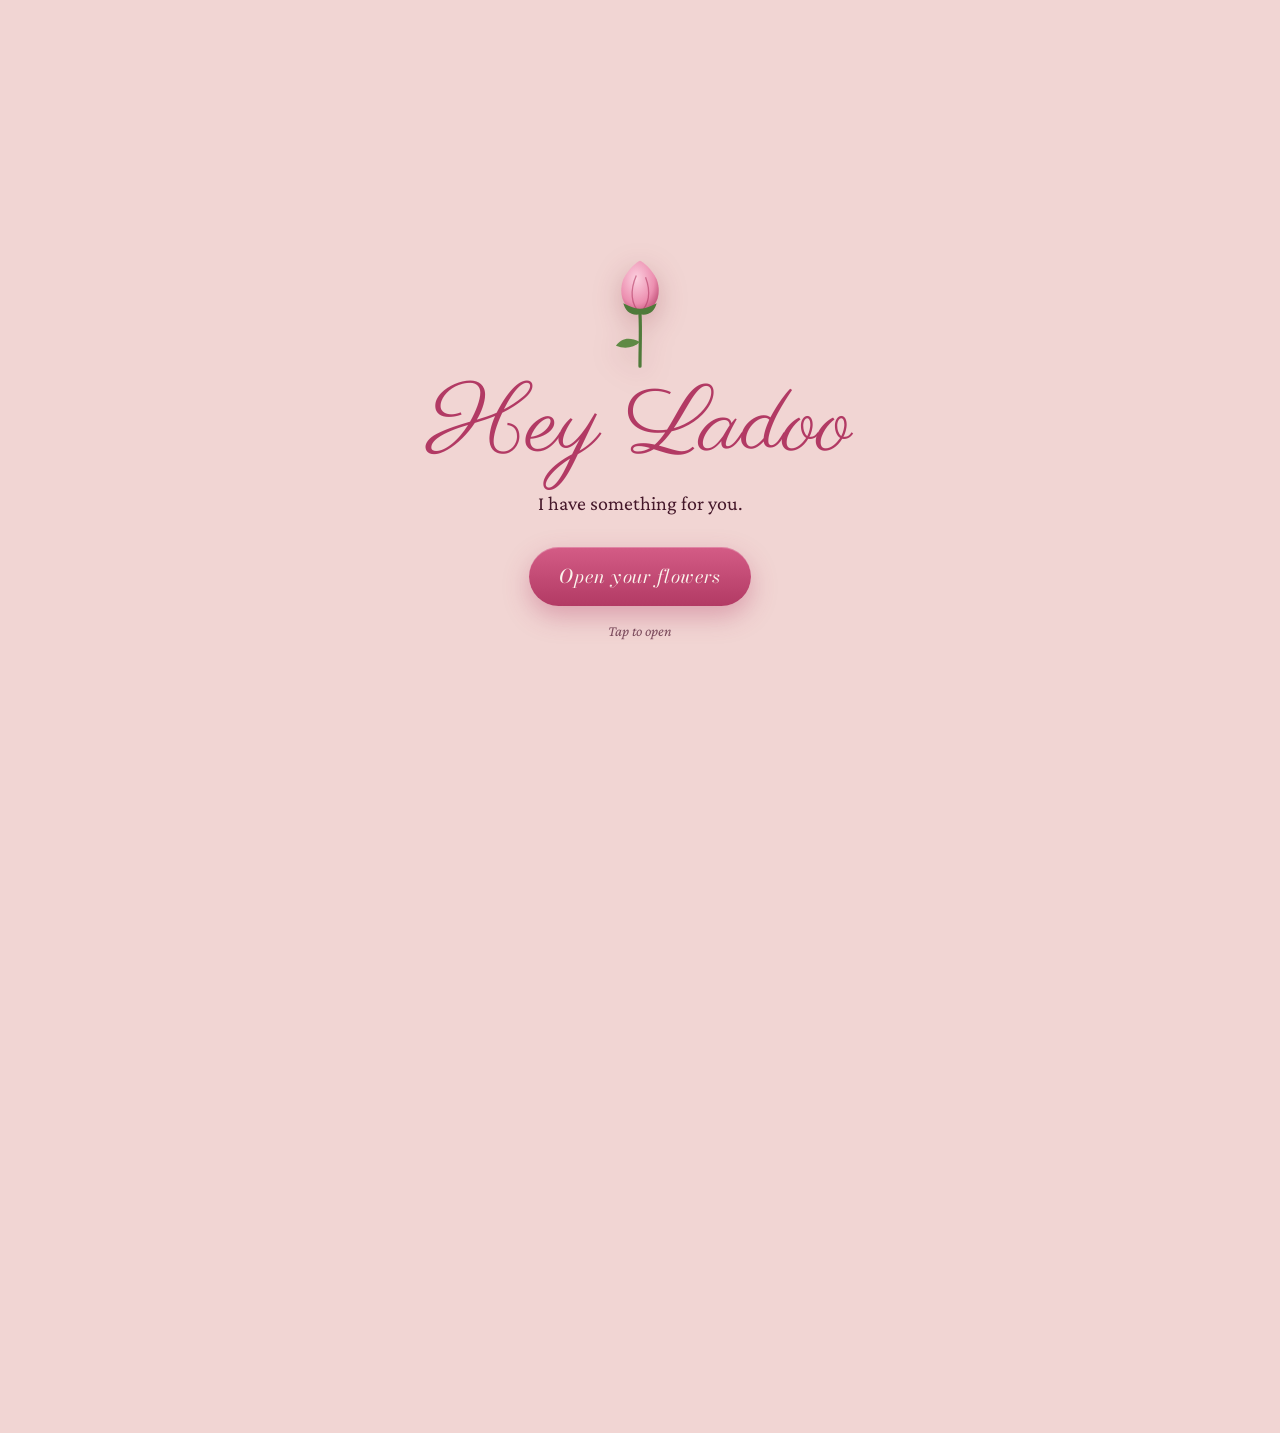
==== index.html @ 8ccf0a3f "Create index.html" ====
<!DOCTYPE html>
<html lang="en">
<head>
<meta charset="utf-8">
<meta name="viewport" content="width=device-width, initial-scale=1, viewport-fit=cover">
<meta name="theme-color" content="#f1d5d3">
<title>Pink Roses for Ladoo</title>
<link rel="preconnect" href="https://fonts.googleapis.com">
<link rel="stylesheet" href="https://fonts.googleapis.com/css2?family=Bodoni+Moda:ital,opsz,wght@0,6..96,400;1,6..96,400;1,6..96,500&family=Parisienne&family=Crimson+Pro:ital,wght@0,400;0,500;1,400&display=swap">
<style>
  :root{
    color-scheme:light;
    --blush:#f1d5d3; --rose:#b23a64; --rose-2:#d45c86; --ink:#45182a; --ink-soft:#7b4a5c; --ivory:#fbf4ec;
  }
  html,body{background:var(--blush);}
  html{-webkit-text-size-adjust:100%;overflow-x:hidden;overflow-x:clip;}
  body{margin:0;color:var(--ink);font-family:"Crimson Pro", Georgia, "Times New Roman", serif;font-size:19px;line-height:1.55;
    padding-inline:16px;padding-block:calc(22px + env(safe-area-inset-top,0px)) calc(60px + env(safe-area-inset-bottom,0px));
    background:var(--blush);overflow-x:hidden;overflow-x:clip;}
  button{-webkit-tap-highlight-color:transparent;font:inherit;}
  #petals{position:fixed;inset:0;width:100%;height:100%;pointer-events:none;z-index:1;}
  main{position:relative;z-index:2;max-width:560px;margin:0 auto;display:grid;gap:18px;}

  header{text-align:center;}
  .eyebrow{font-family:"Bodoni Moda", Georgia, serif;font-style:italic;font-size:16px;color:var(--ink-soft);}
  h1{font-family:"Parisienne", "Snell Roundhand", cursive;font-weight:400;font-size:clamp(54px,15vw,84px);line-height:1.05;margin:2px 0 6px;color:var(--rose);}
  .intro{text-align:center;max-width:30em;margin:0 auto;color:var(--ink);text-wrap:balance;}

  .stage{position:relative;width:min(100%, 620px, calc(76svh * 1100 / 1174));justify-self:center;aspect-ratio:1100/1174;touch-action:manipulation;user-select:none;-webkit-user-select:none;}
  .stage img{position:absolute;inset:0;width:100%;height:100%;display:block;opacity:0;}
  body.open .stage img{animation:bloom 2s cubic-bezier(.2,.7,.2,1) .35s both;}
  @keyframes bloom{0%{opacity:0;transform:scale(.86) translateY(24px);filter:blur(10px) saturate(.6)}60%{filter:blur(0) saturate(1.05)}100%{opacity:1;transform:none;filter:none}}
  body.open header{animation:rise 1.2s ease both;}
  @keyframes rise{from{opacity:0;transform:translateY(12px)}to{opacity:1;transform:none}}
  body:not(.open) main{visibility:hidden;}
  body:not(.open){overflow:hidden;}

  /* ---- welcome ---- */
  .welcome{position:fixed;inset:0;z-index:20;display:grid;place-items:center;text-align:center;background:var(--blush);
    padding:calc(24px + env(safe-area-inset-top,0px)) 20px calc(24px + env(safe-area-inset-bottom,0px));transition:opacity .9s ease, transform 1s cubic-bezier(.6,0,.3,1);}
  .welcome.gone{opacity:0;transform:translateY(-4%);pointer-events:none;}
  .welcome .inner{display:grid;justify-items:center;gap:14px;max-width:26em;}
  .bud{width:74px;height:auto;filter:drop-shadow(0 8px 14px rgba(120,20,40,.25));animation:sway 4s ease-in-out infinite;transform-origin:50% 100%;}
  @keyframes sway{50%{transform:rotate(4deg)}}
  .welcome .hey{font-family:"Parisienne","Snell Roundhand",cursive;font-size:clamp(60px,17vw,92px);line-height:1;color:var(--rose);margin:0;font-weight:400;}
  .welcome p{margin:0;font-size:20px;color:var(--ink);text-wrap:balance;}
  .open-btn{margin-top:14px;border:0;border-radius:999px;padding:15px 30px;background:linear-gradient(180deg,var(--rose-2),var(--rose));color:var(--ivory);
    font-family:"Bodoni Moda",Georgia,serif;font-style:italic;font-size:19px;letter-spacing:.02em;cursor:pointer;
    box-shadow:0 10px 26px rgba(178,58,100,.35),inset 0 1px 0 rgba(255,255,255,.25);animation:breathe 2.4s ease-in-out infinite;}
  .open-btn:focus-visible{outline:2px solid var(--rose);outline-offset:4px;}
  .open-btn:active{transform:scale(.97);}
  @keyframes breathe{50%{box-shadow:0 12px 34px rgba(178,58,100,.5),0 0 0 8px rgba(178,58,100,.08),inset 0 1px 0 rgba(255,255,255,.25)}}
  .welcome small{font-style:italic;color:var(--ink-soft);font-size:15px;}
  .letter{position:relative;background:#fffaf5;border-radius:6px;padding:30px 26px 28px;margin:8px 4px 0;
    box-shadow:0 18px 40px rgba(120,40,70,.16),0 2px 0 rgba(255,255,255,.8) inset;transform:rotate(-.6deg);
}
  .letter::before{content:"";position:absolute;top:-12px;left:50%;width:88px;height:24px;transform:translateX(-50%) rotate(2deg);background:rgba(212,92,134,.35);border-radius:2px;}
  .letter h2{font-family:"Parisienne","Snell Roundhand",cursive;font-weight:400;font-size:44px;line-height:1.1;margin:0 0 10px;color:var(--rose);}
  .letter p{margin:0 0 14px;line-height:1.65;}
  .letter .sign{text-align:right;margin-top:6px;}
  body.open .letter{animation:rise 1.2s ease 1.3s both;}
  @media (max-width:520px){.letter{padding:26px 20px 22px;margin-inline:0;}.letter h2{font-size:38px;}}
  .sign{font-family:"Parisienne",cursive;font-size:40px;color:var(--rose);line-height:1.1;}

  @media (max-width:520px){
    body{font-size:18px;padding-block:calc(14px + env(safe-area-inset-top,0px)) calc(48px + env(safe-area-inset-bottom,0px));}
    main{gap:14px;}
    .eyebrow{font-size:15px;}
    .sign{font-size:36px;}
  }
  @media (max-width:360px){body{font-size:17px;}}
  @media (max-width:652px) and (min-height:501px){.stage{width:calc(100% + 32px);margin-inline:-16px;}}
  @media (orientation:landscape) and (max-height:500px){.stage{width:min(100%, calc(92svh * 1100 / 1174));}}
  @media (prefers-reduced-motion:reduce){*{animation-duration:.01ms!important;animation-iteration-count:1!important;transition-duration:.15s!important;}}
</style>
</head>
<body>
<div class="welcome" id="welcome">
  <div class="inner">
    <svg class="bud" viewBox="0 0 80 120" aria-hidden="true">
      <defs><radialGradient id="bg1" cx=".4" cy=".35" r=".8"><stop offset="0" stop-color="#fcd0df"/><stop offset=".6" stop-color="#ec8fb0"/><stop offset="1" stop-color="#b23a64"/></radialGradient></defs>
      <path d="M40 118 C40 95 41 80 40 62" stroke="#4f7a3a" stroke-width="3.5" fill="none" stroke-linecap="round"/>
      <path d="M40 92 C28 86 20 88 14 96 C24 100 33 98 40 92Z" fill="#5f8a45"/>
      <path d="M40 60 C22 58 16 40 22 24 C28 12 36 6 40 4 C44 6 52 12 58 24 C64 40 58 58 40 60Z" fill="url(#bg1)"/>
      <path d="M40 60 C30 52 29 36 36 20 M40 60 C50 52 52 38 46 22" stroke="#b23a64" stroke-width="1.4" fill="none" opacity=".6"/>
      <path d="M40 62 C30 64 24 58 22 50 C30 54 36 56 40 56 C44 56 50 54 58 50 C56 58 50 64 40 62Z" fill="#4f7a3a"/>
    </svg>
    <h2 class="hey">Hey Ladoo</h2>
    <p>I have something for you.</p>
    <button class="open-btn" id="openBtn" type="button">Open your flowers</button>
    <small>Tap to open</small>
  </div>
</div>
<canvas id="petals" aria-hidden="true"></canvas>
<main>
  <header>
    <div class="eyebrow">for my Ladoo</div>
    <h1>Pink roses</h1>
    <p class="intro">A whole armful of them, because one rose felt too small for what I feel about you.</p>
  </header>

  <div class="stage" id="stage">
    <img src="[data-uri]" alt="A thick bouquet of soft pink garden roses ringed with pink baby's breath and small pink carnations, wrapped in dusty pink and white paper with a blush ribbon." >
  </div>

  <section class="letter" aria-label="A letter for Ladoo">
    <h2>Dear Ladoo,</h2>
    <p>I wanted to give you flowers that don't wilt in a few days, so here's a bouquet you can open whenever you want.</p>
    <p>Pink, because it's soft and warm, just like you are with me, even on the days I don't deserve it.</p>
    <p>Thank you for being patient with me, for laughing at my silly jokes, and for making ordinary days feel like something worth remembering. You make my life lighter in ways you probably don't even notice.</p>
    <p>Whenever you miss me, open this page. The flowers will be here, and so will I.</p>
    <div class="sign">Always yours</div>
  </section>
</main>

<script>
(function(){
  const reduce=matchMedia('(prefers-reduced-motion: reduce)').matches;
  const welcome=document.getElementById('welcome');
  document.getElementById('openBtn').addEventListener('click',()=>{
    welcome.classList.add('gone');document.body.classList.add('open');window.scrollTo(0,0);
    setTimeout(()=>{welcome.hidden=true;},1100);
  });

  /* falling rose petals */
  const cv=document.getElementById('petals'),c=cv.getContext('2d');let W,H,ps=[];
  function mk(top){return{x:Math.random()*W,y:top?-30:Math.random()*H,s:7+Math.random()*9,vy:.45+Math.random()*.7,sw:Math.random()*6.28,sws:.01+Math.random()*.015,
    rot:Math.random()*6.28,vr:(Math.random()-.5)*.03,flip:Math.random()*6.28,vf:.02+Math.random()*.03,hue:Math.random()};}
  function size(){const d=Math.min(devicePixelRatio||1,2);W=innerWidth;H=innerHeight;cv.width=W*d;cv.height=H*d;c.setTransform(d,0,0,d,0,0);
    const n=Math.round(Math.min(18,W*H/40000)+4);ps=Array.from({length:n},()=>mk(false));}
  function petal(p){
    c.save();c.translate(p.x,p.y);c.rotate(p.rot);c.scale(Math.cos(p.flip)*.8+.2*Math.sign(Math.cos(p.flip)||1),1);
    const s=p.s,g=c.createRadialGradient(-s*.2,-s*.3,s*.1,0,0,s*1.2);
    const a=p.hue<.5?['#fde0ea','#f4a3be','#d9658e']:['#fbd3e1','#ee93b3','#cf5a84'];
    g.addColorStop(0,a[0]);g.addColorStop(.6,a[1]);g.addColorStop(1,a[2]);
    c.fillStyle=g;c.globalAlpha=.9;
    c.beginPath();c.moveTo(0,s);c.bezierCurveTo(s*1.1,s*.5,s*.9,-s*1.1,0,-s*.75);c.bezierCurveTo(-s*.9,-s*1.1,-s*1.1,s*.5,0,s);c.fill();
    c.globalAlpha=.25;c.strokeStyle='#ffd1d8';c.lineWidth=.8;c.beginPath();c.moveTo(0,s*.8);c.quadraticCurveTo(s*.1,0,0,-s*.5);c.stroke();
    c.restore();
  }
  function tick(){
    c.clearRect(0,0,W,H);
    for(const p of ps){
      if(!reduce){p.sw+=p.sws;p.x+=Math.sin(p.sw)*.7;p.y+=p.vy;p.rot+=p.vr;p.flip+=p.vf;if(p.y>H+30)Object.assign(p,mk(true));}
      petal(p);
    }
    if(!reduce) requestAnimationFrame(tick);
  }
  size();addEventListener('resize',size);requestAnimationFrame(tick);
})();
</script>
</body>
</html>
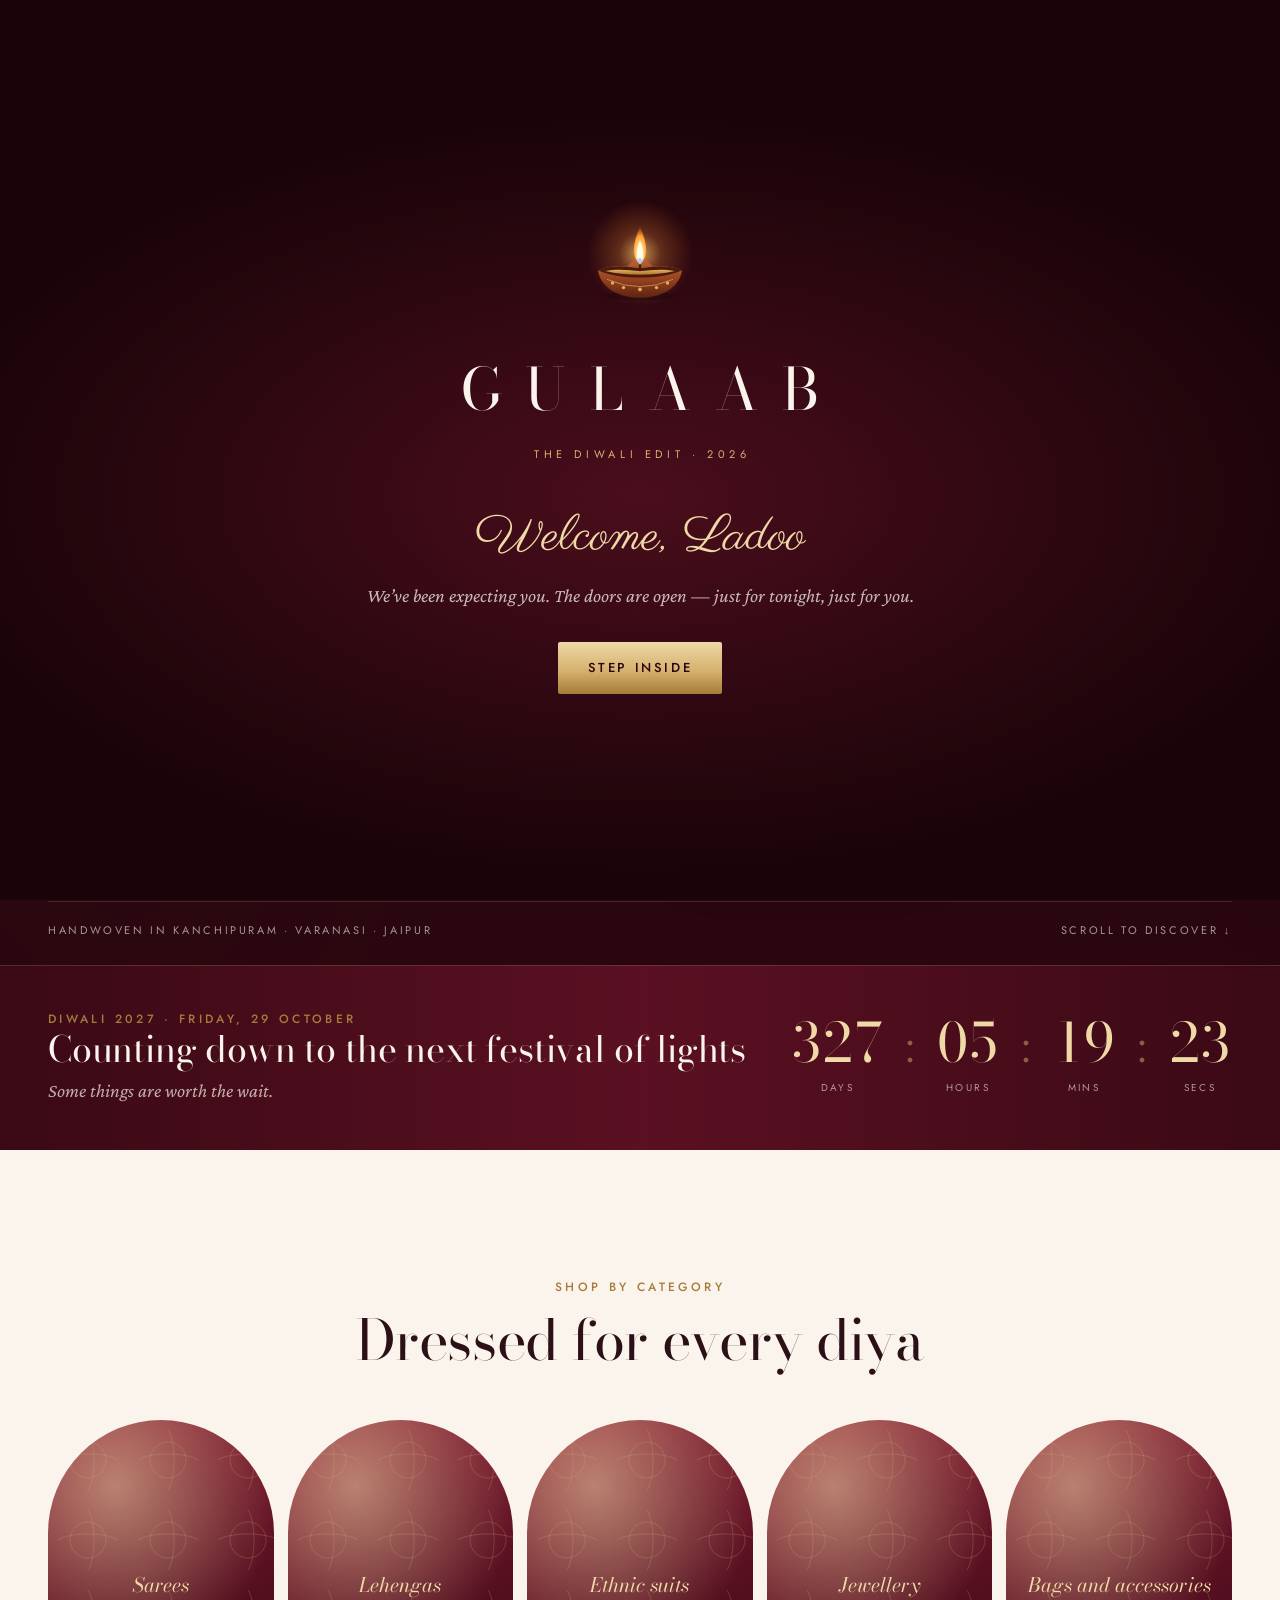
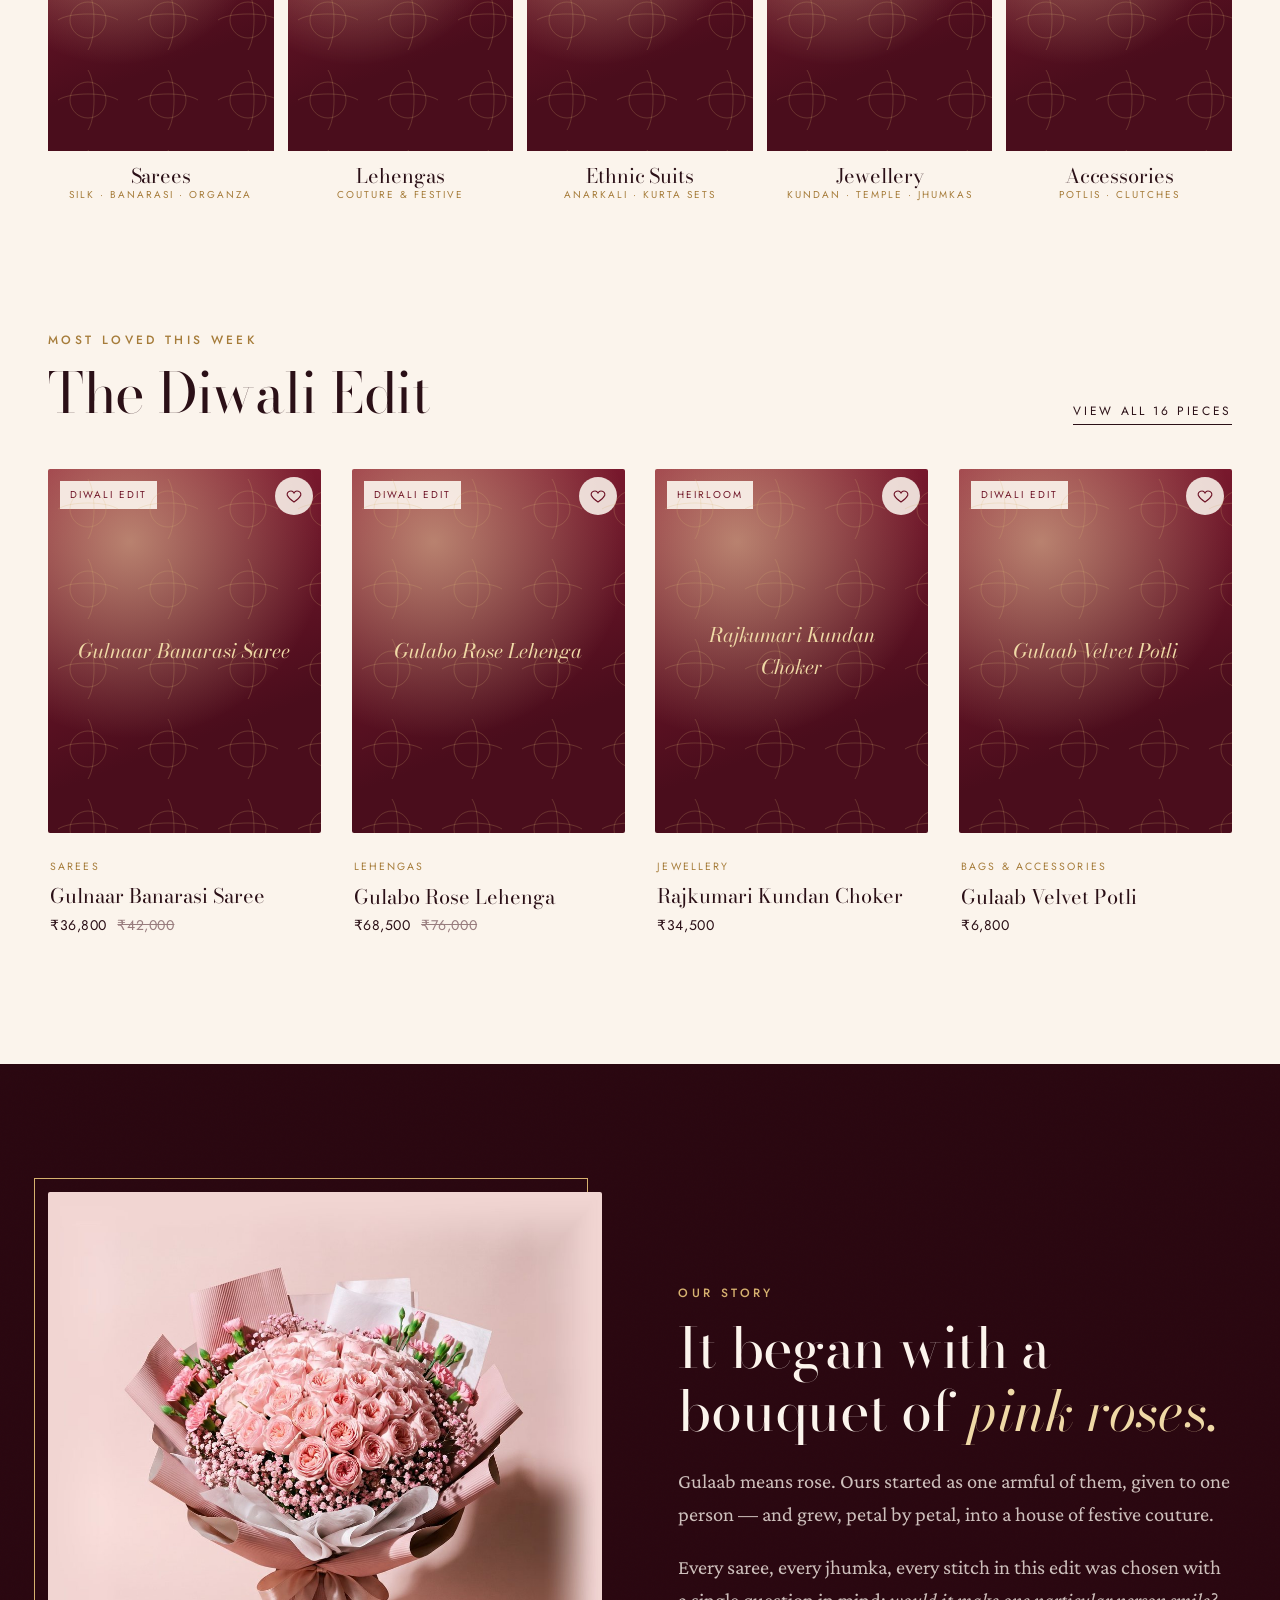
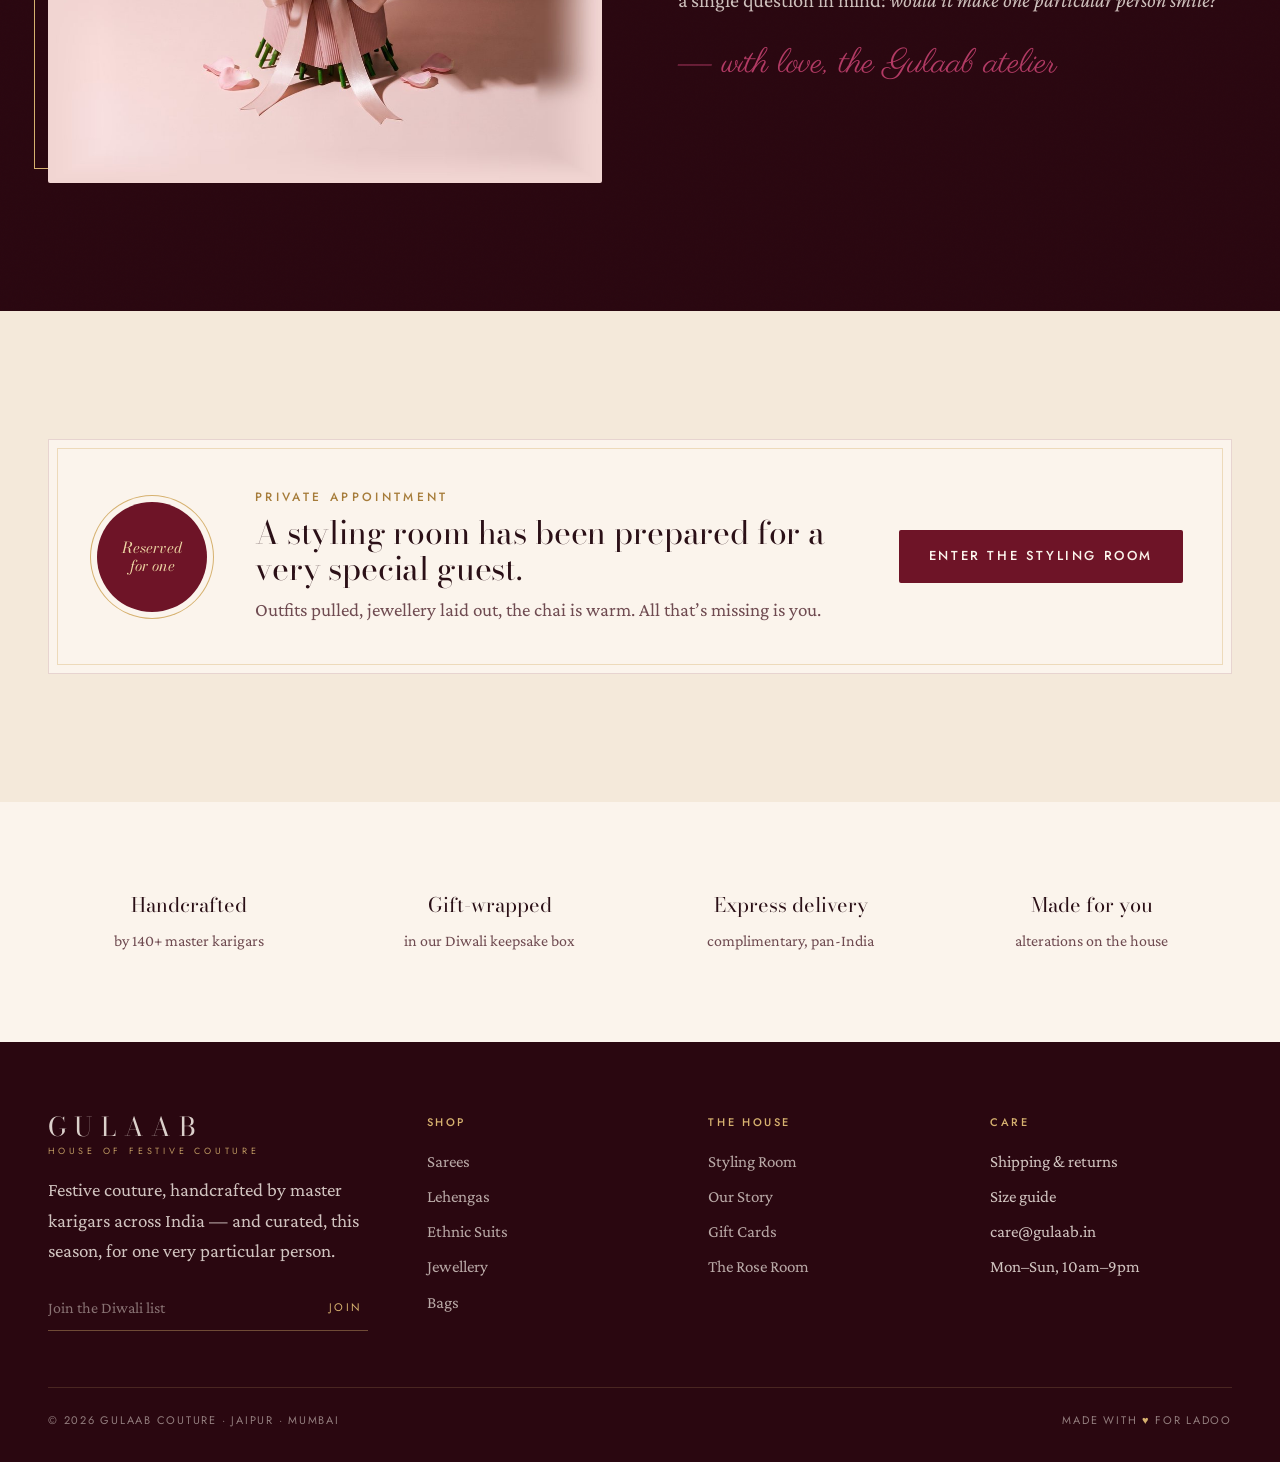
==== commit 65f09f2d: "Turn the rose page into Gulaab, a six-page Diwali boutique surprise for Ladoo - Home: personal welco" ====
--- a/index.html
+++ b/index.html
@@ -3,150 +3,259 @@
 <head>
 <meta charset="utf-8">
 <meta name="viewport" content="width=device-width, initial-scale=1, viewport-fit=cover">
-<meta name="theme-color" content="#f1d5d3">
-<title>Pink Roses for Ladoo</title>
+<meta name="theme-color" content="#2a0710">
+<title>Gulaab — House of Festive Couture · Diwali Edit 2026</title>
+<meta name="description" content="A little world of beauty, elegance & celebration. The Gulaab Diwali Edit — handcrafted sarees, lehengas, jewellery and more.">
 <link rel="preconnect" href="https://fonts.googleapis.com">
-<link rel="stylesheet" href="https://fonts.googleapis.com/css2?family=Bodoni+Moda:ital,opsz,wght@0,6..96,400;1,6..96,400;1,6..96,500&family=Parisienne&family=Crimson+Pro:ital,wght@0,400;0,500;1,400&display=swap">
+<link rel="preconnect" href="https://fonts.gstatic.com" crossorigin>
+<link rel="stylesheet" href="https://fonts.googleapis.com/css2?family=Bodoni+Moda:ital,opsz,wght@0,6..96,400;0,6..96,500;1,6..96,400;1,6..96,500&family=Parisienne&family=Crimson+Pro:ital,wght@0,400;0,500;1,400&family=Jost:wght@400;500&display=swap">
+<link rel="stylesheet" href="assets/css/style.css">
 <style>
-  :root{
-    color-scheme:light;
-    --blush:#f1d5d3; --rose:#b23a64; --rose-2:#d45c86; --ink:#45182a; --ink-soft:#7b4a5c; --ivory:#fbf4ec;
+  /* ---------- welcome ---------- */
+  .welcome{position:fixed;inset:0;z-index:300;background:radial-gradient(80% 60% at 50% 55%,#4a0d1c 0%,#1a0409 70%);color:var(--ivory);
+    display:grid;place-items:center;text-align:center;padding:24px;transition:opacity 1.1s var(--ease), visibility 1.1s;}
+  .welcome.gone{opacity:0;visibility:hidden;}
+  .welcome .w-diya{width:110px;margin:0 auto 18px;}
+  .welcome .w-brand{font-family:var(--serif);font-size:clamp(34px,8vw,58px);letter-spacing:.42em;text-indent:.42em;opacity:0;animation:wIn 1.4s var(--ease) 1.1s forwards;}
+  .welcome .w-sub{font-family:var(--sans);font-size:11px;letter-spacing:.42em;text-indent:.42em;text-transform:uppercase;color:var(--gold);opacity:0;animation:wIn 1.2s var(--ease) 1.6s forwards;margin-top:10px;}
+  .welcome .w-hey{font-family:var(--script);font-size:clamp(34px,7vw,50px);color:var(--gold-2);margin:34px 0 4px;opacity:0;animation:wIn 1.4s var(--ease) 2.5s forwards;}
+  .welcome .w-note{font-style:italic;color:rgba(251,244,236,.75);opacity:0;animation:wIn 1.2s var(--ease) 3.1s forwards;margin:0;}
+  .welcome .btn{margin-top:30px;opacity:0;animation:wIn 1s var(--ease) 3.6s forwards;}
+  @keyframes wIn{from{opacity:0;transform:translateY(12px);filter:blur(4px)}to{opacity:1;transform:none;filter:none}}
+
+  /* ---------- hero ---------- */
+  .hero{position:relative;z-index:4;background:var(--wine);color:var(--ivory);overflow:hidden;}
+  .hero::before{content:"";position:absolute;inset:0;background:
+     radial-gradient(60% 70% at 78% 40%,rgba(227,129,47,.28),transparent 60%),
+     radial-gradient(50% 60% at 10% 90%,rgba(178,58,100,.25),transparent 60%);}
+  .hero-grid{position:relative;display:grid;grid-template-columns:1.05fr 1fr;gap:clamp(24px,5vw,72px);align-items:center;min-height:min(86svh,860px);padding:clamp(48px,7vw,96px) 0;}
+  .hero h1{font-size:clamp(40px,5.6vw,76px);margin:18px 0 20px;}
+  .hero h1 em{color:var(--gold-2);}
+  .hero .lede{margin:0 0 34px;color:rgba(251,244,236,.82);font-style:italic;}
+  .hero .ctas{display:flex;gap:14px;flex-wrap:wrap;}
+  .arches{position:relative;height:min(68svh,640px);}
+  .arch{position:absolute;border-radius:999px 999px 4px 4px;overflow:hidden;box-shadow:0 30px 70px rgba(0,0,0,.45);}
+  .arch::after{content:"";position:absolute;inset:8px;border-radius:inherit;border:1px solid rgba(239,217,166,.55);pointer-events:none;}
+  .arch.a1{right:0;top:0;width:62%;height:92%;}
+  .arch.a2{left:0;bottom:0;width:44%;height:62%;border:6px solid var(--wine);}
+  .arch .media{width:100%;height:100%;}
+  .arches .diya{position:absolute;width:86px;bottom:-6px;right:8%;z-index:3;}
+  .hero-foot{position:relative;display:flex;justify-content:space-between;gap:20px;flex-wrap:wrap;padding:20px 0 26px;border-top:1px solid rgba(214,177,111,.18);
+    font-family:var(--sans);font-size:11px;letter-spacing:.24em;text-transform:uppercase;color:rgba(251,244,236,.6);}
+  @media (max-width:860px){
+    .hero-grid{grid-template-columns:1fr;min-height:0;}
+    .arches{height:440px;order:-1;}
   }
-  html,body{background:var(--blush);}
-  html{-webkit-text-size-adjust:100%;overflow-x:hidden;overflow-x:clip;}
-  body{margin:0;color:var(--ink);font-family:"Crimson Pro", Georgia, "Times New Roman", serif;font-size:19px;line-height:1.55;
-    padding-inline:16px;padding-block:calc(22px + env(safe-area-inset-top,0px)) calc(60px + env(safe-area-inset-bottom,0px));
-    background:var(--blush);overflow-x:hidden;overflow-x:clip;}
-  button{-webkit-tap-highlight-color:transparent;font:inherit;}
-  #petals{position:fixed;inset:0;width:100%;height:100%;pointer-events:none;z-index:1;}
-  main{position:relative;z-index:2;max-width:560px;margin:0 auto;display:grid;gap:18px;}
-
-  header{text-align:center;}
-  .eyebrow{font-family:"Bodoni Moda", Georgia, serif;font-style:italic;font-size:16px;color:var(--ink-soft);}
-  h1{font-family:"Parisienne", "Snell Roundhand", cursive;font-weight:400;font-size:clamp(54px,15vw,84px);line-height:1.05;margin:2px 0 6px;color:var(--rose);}
-  .intro{text-align:center;max-width:30em;margin:0 auto;color:var(--ink);text-wrap:balance;}
-
-  .stage{position:relative;width:min(100%, 620px, calc(76svh * 1100 / 1174));justify-self:center;aspect-ratio:1100/1174;touch-action:manipulation;user-select:none;-webkit-user-select:none;}
-  .stage img{position:absolute;inset:0;width:100%;height:100%;display:block;opacity:0;}
-  body.open .stage img{animation:bloom 2s cubic-bezier(.2,.7,.2,1) .35s both;}
-  @keyframes bloom{0%{opacity:0;transform:scale(.86) translateY(24px);filter:blur(10px) saturate(.6)}60%{filter:blur(0) saturate(1.05)}100%{opacity:1;transform:none;filter:none}}
-  body.open header{animation:rise 1.2s ease both;}
-  @keyframes rise{from{opacity:0;transform:translateY(12px)}to{opacity:1;transform:none}}
-  body:not(.open) main{visibility:hidden;}
-  body:not(.open){overflow:hidden;}
-
-  /* ---- welcome ---- */
-  .welcome{position:fixed;inset:0;z-index:20;display:grid;place-items:center;text-align:center;background:var(--blush);
-    padding:calc(24px + env(safe-area-inset-top,0px)) 20px calc(24px + env(safe-area-inset-bottom,0px));transition:opacity .9s ease, transform 1s cubic-bezier(.6,0,.3,1);}
-  .welcome.gone{opacity:0;transform:translateY(-4%);pointer-events:none;}
-  .welcome .inner{display:grid;justify-items:center;gap:14px;max-width:26em;}
-  .bud{width:74px;height:auto;filter:drop-shadow(0 8px 14px rgba(120,20,40,.25));animation:sway 4s ease-in-out infinite;transform-origin:50% 100%;}
-  @keyframes sway{50%{transform:rotate(4deg)}}
-  .welcome .hey{font-family:"Parisienne","Snell Roundhand",cursive;font-size:clamp(60px,17vw,92px);line-height:1;color:var(--rose);margin:0;font-weight:400;}
-  .welcome p{margin:0;font-size:20px;color:var(--ink);text-wrap:balance;}
-  .open-btn{margin-top:14px;border:0;border-radius:999px;padding:15px 30px;background:linear-gradient(180deg,var(--rose-2),var(--rose));color:var(--ivory);
-    font-family:"Bodoni Moda",Georgia,serif;font-style:italic;font-size:19px;letter-spacing:.02em;cursor:pointer;
-    box-shadow:0 10px 26px rgba(178,58,100,.35),inset 0 1px 0 rgba(255,255,255,.25);animation:breathe 2.4s ease-in-out infinite;}
-  .open-btn:focus-visible{outline:2px solid var(--rose);outline-offset:4px;}
-  .open-btn:active{transform:scale(.97);}
-  @keyframes breathe{50%{box-shadow:0 12px 34px rgba(178,58,100,.5),0 0 0 8px rgba(178,58,100,.08),inset 0 1px 0 rgba(255,255,255,.25)}}
-  .welcome small{font-style:italic;color:var(--ink-soft);font-size:15px;}
-  .letter{position:relative;background:#fffaf5;border-radius:6px;padding:30px 26px 28px;margin:8px 4px 0;
-    box-shadow:0 18px 40px rgba(120,40,70,.16),0 2px 0 rgba(255,255,255,.8) inset;transform:rotate(-.6deg);
-}
-  .letter::before{content:"";position:absolute;top:-12px;left:50%;width:88px;height:24px;transform:translateX(-50%) rotate(2deg);background:rgba(212,92,134,.35);border-radius:2px;}
-  .letter h2{font-family:"Parisienne","Snell Roundhand",cursive;font-weight:400;font-size:44px;line-height:1.1;margin:0 0 10px;color:var(--rose);}
-  .letter p{margin:0 0 14px;line-height:1.65;}
-  .letter .sign{text-align:right;margin-top:6px;}
-  body.open .letter{animation:rise 1.2s ease 1.3s both;}
-  @media (max-width:520px){.letter{padding:26px 20px 22px;margin-inline:0;}.letter h2{font-size:38px;}}
-  .sign{font-family:"Parisienne",cursive;font-size:40px;color:var(--rose);line-height:1.1;}
-
-  @media (max-width:520px){
-    body{font-size:18px;padding-block:calc(14px + env(safe-area-inset-top,0px)) calc(48px + env(safe-area-inset-bottom,0px));}
-    main{gap:14px;}
-    .eyebrow{font-size:15px;}
-    .sign{font-size:36px;}
-  }
-  @media (max-width:360px){body{font-size:17px;}}
-  @media (max-width:652px) and (min-height:501px){.stage{width:calc(100% + 32px);margin-inline:-16px;}}
-  @media (orientation:landscape) and (max-height:500px){.stage{width:min(100%, calc(92svh * 1100 / 1174));}}
-  @media (prefers-reduced-motion:reduce){*{animation-duration:.01ms!important;animation-iteration-count:1!important;transition-duration:.15s!important;}}
+
+  /* ---------- countdown ---------- */
+  .countdown{position:relative;z-index:4;background:linear-gradient(90deg,#3a0915,#5a1022 50%,#3a0915);color:var(--ivory);padding:44px 0;border-top:1px solid rgba(214,177,111,.2);}
+  .cd-grid{display:flex;align-items:center;justify-content:space-between;gap:28px;flex-wrap:wrap;}
+  .cd-grid h2{font-size:clamp(26px,3vw,36px);}
+  .cd-grid p{margin:6px 0 0;color:rgba(251,244,236,.7);font-style:italic;}
+  .cd{display:flex;gap:clamp(10px,2vw,22px);}
+  .cd div{text-align:center;min-width:64px;}
+  .cd b{display:block;font-family:var(--serif);font-weight:400;font-size:clamp(36px,5vw,54px);line-height:1;color:var(--gold-2);font-variant-numeric:tabular-nums;}
+  .cd span{font-family:var(--sans);font-size:10px;letter-spacing:.24em;text-transform:uppercase;color:rgba(251,244,236,.6);}
+  .cd .sep{min-width:0;font-family:var(--serif);font-size:40px;color:var(--gold);opacity:.5;}
+
+  /* ---------- categories ---------- */
+  .cats{display:grid;grid-template-columns:repeat(5,1fr);gap:14px;margin-top:48px;}
+  .cat{position:relative;text-decoration:none;display:block;}
+  .cat .media{aspect-ratio:3/4.4;border-radius:999px 999px 2px 2px;}
+  .cat:hover img{transform:scale(1.07);}
+  .cat h3{font-size:20px;margin-top:14px;text-align:center;}
+  .cat small{display:block;text-align:center;font-family:var(--sans);font-size:10px;letter-spacing:.2em;text-transform:uppercase;color:var(--gold-deep);}
+  @media (max-width:900px){.cats{grid-template-columns:repeat(3,1fr);}}
+  @media (max-width:560px){.cats{grid-template-columns:repeat(2,1fr);}.cats .cat:last-child{grid-column:1/-1;width:50%;justify-self:center;}}
+  .head-row{display:flex;justify-content:space-between;align-items:end;gap:20px;flex-wrap:wrap;margin-bottom:44px;}
+
+  /* ---------- story ---------- */
+  .story{display:grid;grid-template-columns:1fr 1fr;gap:clamp(32px,6vw,90px);align-items:center;}
+  .story .frame{position:relative;}
+  .story .frame .media{aspect-ratio:1100/1174;border-radius:2px;}
+  .story .frame::before{content:"";position:absolute;inset:-14px 14px 14px -14px;border:1px solid var(--gold);}
+  .story h2 em{color:var(--maroon);}
+  .story .script{font-size:34px;color:var(--rose);display:block;margin-top:18px;}
+  @media (max-width:820px){.story{grid-template-columns:1fr;}}
+
+  /* ---------- appointment ---------- */
+  .appt{position:relative;z-index:4;background:var(--ivory-2);}
+  .appt-card{display:grid;grid-template-columns:auto 1fr auto;gap:clamp(20px,4vw,48px);align-items:center;background:var(--ivory);border:1px solid var(--line);padding:clamp(28px,4vw,48px);position:relative;}
+  .appt-card::before{content:"";position:absolute;inset:8px;border:1px solid rgba(214,177,111,.4);pointer-events:none;}
+  .appt-card .seal{width:110px;height:110px;border-radius:50%;display:grid;place-items:center;text-align:center;background:var(--maroon);color:var(--gold-2);
+    font-family:var(--serif);font-style:italic;font-size:15px;line-height:1.2;box-shadow:0 0 0 6px var(--ivory),0 0 0 7px var(--gold);}
+  .appt-card h3{font-size:clamp(24px,2.6vw,32px);margin:8px 0;}
+  .appt-card p{margin:0;color:var(--ink-soft);}
+  @media (max-width:760px){.appt-card{grid-template-columns:1fr;text-align:center;justify-items:center;}}
+
+  .perks{display:grid;grid-template-columns:repeat(4,1fr);gap:20px;text-align:center;}
+  .perks div{padding:10px;}
+  .perks b{display:block;font-family:var(--serif);font-weight:400;font-size:20px;margin-bottom:4px;}
+  .perks span{font-size:16px;color:var(--ink-soft);}
+  @media (max-width:760px){.perks{grid-template-columns:1fr 1fr;}}
 </style>
 </head>
-<body>
-<div class="welcome" id="welcome">
-  <div class="inner">
-    <svg class="bud" viewBox="0 0 80 120" aria-hidden="true">
-      <defs><radialGradient id="bg1" cx=".4" cy=".35" r=".8"><stop offset="0" stop-color="#fcd0df"/><stop offset=".6" stop-color="#ec8fb0"/><stop offset="1" stop-color="#b23a64"/></radialGradient></defs>
-      <path d="M40 118 C40 95 41 80 40 62" stroke="#4f7a3a" stroke-width="3.5" fill="none" stroke-linecap="round"/>
-      <path d="M40 92 C28 86 20 88 14 96 C24 100 33 98 40 92Z" fill="#5f8a45"/>
-      <path d="M40 60 C22 58 16 40 22 24 C28 12 36 6 40 4 C44 6 52 12 58 24 C64 40 58 58 40 60Z" fill="url(#bg1)"/>
-      <path d="M40 60 C30 52 29 36 36 20 M40 60 C50 52 52 38 46 22" stroke="#b23a64" stroke-width="1.4" fill="none" opacity=".6"/>
-      <path d="M40 62 C30 64 24 58 22 50 C30 54 36 56 40 56 C44 56 50 54 58 50 C56 58 50 64 40 62Z" fill="#4f7a3a"/>
-    </svg>
-    <h2 class="hey">Hey Ladoo</h2>
-    <p>I have something for you.</p>
-    <button class="open-btn" id="openBtn" type="button">Open your flowers</button>
-    <small>Tap to open</small>
+<body data-page="home">
+
+<div class="welcome" id="welcome" role="dialog" aria-label="Welcome">
+  <div>
+    <span class="diya w-diya" data-diya id="wDiya"></span>
+    <div class="w-brand">GULAAB</div>
+    <div class="w-sub">The Diwali Edit · 2026</div>
+    <p class="w-hey">Welcome, Ladoo</p>
+    <p class="w-note">We’ve been expecting you. The doors are open — just for tonight, just for you.</p>
+    <button class="btn gold" id="enterBtn">Step inside</button>
   </div>
 </div>
-<canvas id="petals" aria-hidden="true"></canvas>
+
 <main>
-  <header>
-    <div class="eyebrow">for my Ladoo</div>
-    <h1>Pink roses</h1>
-    <p class="intro">A whole armful of them, because one rose felt too small for what I feel about you.</p>
-  </header>
-
-  <div class="stage" id="stage">
-    <img src="[data-uri]" alt="A thick bouquet of soft pink garden roses ringed with pink baby's breath and small pink carnations, wrapped in dusty pink and white paper with a blush ribbon." >
-  </div>
-
-  <section class="letter" aria-label="A letter for Ladoo">
-    <h2>Dear Ladoo,</h2>
-    <p>I wanted to give you flowers that don't wilt in a few days, so here's a bouquet you can open whenever you want.</p>
-    <p>Pink, because it's soft and warm, just like you are with me, even on the days I don't deserve it.</p>
-    <p>Thank you for being patient with me, for laughing at my silly jokes, and for making ordinary days feel like something worth remembering. You make my life lighter in ways you probably don't even notice.</p>
-    <p>Whenever you miss me, open this page. The flowers will be here, and so will I.</p>
-    <div class="sign">Always yours</div>
+  <section class="hero grain">
+    <div class="wrap hero-grid">
+      <div>
+        <div class="eyebrow reveal">The Diwali Edit · 2026</div>
+        <h1 class="reveal d1">A Little World of Beauty, <em>Elegance</em> &amp; Celebration.</h1>
+        <p class="lede reveal d2">Curated with love, especially for someone special.</p>
+        <div class="ctas reveal d3">
+          <a class="btn gold" href="collection.html">Explore the Collection</a>
+          <a class="btn ghost" href="styling.html">Book a styling session</a>
+        </div>
+      </div>
+      <div class="arches reveal d1">
+        <div class="arch a1"><div class="media"><img data-img="sareeSilk" data-w="1000" loading="eager" alt="A woman in a silk saree from the Diwali Edit"></div></div>
+        <div class="arch a2"><div class="media"><img data-img="lehengaRose" data-w="700" loading="eager" alt="A rose-pink festive lehenga"></div></div>
+        <span class="diya lit" data-diya></span>
+      </div>
+    </div>
+    <div class="wrap hero-foot"><span>Handwoven in Kanchipuram · Varanasi · Jaipur</span><span>Scroll to discover ↓</span></div>
+  </section>
+
+  <section class="countdown" aria-label="Diwali countdown">
+    <div class="wrap cd-grid">
+      <div>
+        <div class="eyebrow" id="cdEyebrow">Lakshmi Puja · Sunday, 8 November</div>
+        <h2 id="cdTitle">The festival of lights begins in</h2>
+        <p id="cdNote">Order by Friday for doorstep delivery before the first diya is lit.</p>
+      </div>
+      <div class="cd" id="cd" aria-live="off">
+        <div><b id="cdD">00</b><span>Days</span></div><div class="sep">:</div>
+        <div><b id="cdH">00</b><span>Hours</span></div><div class="sep">:</div>
+        <div><b id="cdM">00</b><span>Mins</span></div><div class="sep">:</div>
+        <div><b id="cdS">00</b><span>Secs</span></div>
+      </div>
+    </div>
+  </section>
+
+  <section class="section">
+    <div class="wrap">
+      <div class="center">
+        <div class="eyebrow reveal">Shop by category</div>
+        <h2 class="reveal d1" style="margin-top:12px">Dressed for every diya</h2>
+      </div>
+      <div class="cats">
+        <a class="cat reveal" href="collection.html#saree"><div class="media"><img data-img="sareeBanarasi" data-w="600" alt="Sarees"></div><h3>Sarees</h3><small>Silk · Banarasi · Organza</small></a>
+        <a class="cat reveal d1" href="collection.html#lehenga"><div class="media"><img data-img="lehengaBridal" data-w="600" alt="Lehengas"></div><h3>Lehengas</h3><small>Couture & festive</small></a>
+        <a class="cat reveal d2" href="collection.html#suit"><div class="media"><img data-img="anarkali" data-w="600" alt="Ethnic suits"></div><h3>Ethnic Suits</h3><small>Anarkali · Kurta sets</small></a>
+        <a class="cat reveal d3" href="collection.html#jewellery"><div class="media"><img data-img="kundan" data-w="600" alt="Jewellery"></div><h3>Jewellery</h3><small>Kundan · Temple · Jhumkas</small></a>
+        <a class="cat reveal" href="collection.html#bags"><div class="media"><img data-img="bag" data-w="600" alt="Bags and accessories"></div><h3>Accessories</h3><small>Potlis · Clutches</small></a>
+      </div>
+    </div>
+  </section>
+
+  <section class="section" style="padding-top:0">
+    <div class="wrap">
+      <div class="head-row">
+        <div><div class="eyebrow reveal">Most loved this week</div><h2 class="reveal d1" style="margin-top:12px">The Diwali Edit</h2></div>
+        <a class="link reveal" href="collection.html">View all 16 pieces</a>
+      </div>
+      <div class="grid" id="featured"></div>
+    </div>
+  </section>
+
+  <section class="section dark grain" id="story">
+    <div class="wrap story">
+      <div class="frame reveal"><div class="media"><img data-img="roses" data-w="900" alt="A bouquet of soft pink garden roses wrapped in dusty pink paper"></div></div>
+      <div>
+        <div class="eyebrow reveal">Our story</div>
+        <h2 class="reveal d1" style="margin:14px 0 22px">It began with a bouquet of <em style="color:var(--gold-2)">pink roses.</em></h2>
+        <p class="lede reveal d2">Gulaab means rose. Ours started as one armful of them, given to one person — and grew, petal by petal, into a house of festive couture.</p>
+        <p class="lede reveal d2">Every saree, every jhumka, every stitch in this edit was chosen with a single question in mind: <em>would it make one particular person smile?</em></p>
+        <span class="script reveal d3">— with love, the Gulaab atelier</span>
+      </div>
+    </div>
+  </section>
+
+  <section class="section appt">
+    <div class="wrap">
+      <div class="appt-card reveal">
+        <div class="seal">Reserved<br>for one</div>
+        <div>
+          <div class="eyebrow">Private appointment</div>
+          <h3>A styling room has been prepared for a very special guest.</h3>
+          <p>Outfits pulled, jewellery laid out, the chai is warm. All that’s missing is you.</p>
+        </div>
+        <a class="btn" href="styling.html">Enter the Styling Room</a>
+      </div>
+    </div>
+  </section>
+
+  <section class="section tight">
+    <div class="wrap perks">
+      <div class="reveal"><b>Handcrafted</b><span>by 140+ master karigars</span></div>
+      <div class="reveal d1"><b>Gift-wrapped</b><span>in our Diwali keepsake box</span></div>
+      <div class="reveal d2"><b>Express delivery</b><span>complimentary, pan-India</span></div>
+      <div class="reveal d3"><b>Made for you</b><span>alterations on the house</span></div>
+    </div>
   </section>
 </main>
 
+<script src="assets/js/data.js"></script>
+<script src="assets/js/site.js"></script>
+<script src="assets/js/shop.js"></script>
 <script>
 (function(){
-  const reduce=matchMedia('(prefers-reduced-motion: reduce)').matches;
-  const welcome=document.getElementById('welcome');
-  document.getElementById('openBtn').addEventListener('click',()=>{
-    welcome.classList.add('gone');document.body.classList.add('open');window.scrollTo(0,0);
-    setTimeout(()=>{welcome.hidden=true;},1100);
-  });
-
-  /* falling rose petals */
-  const cv=document.getElementById('petals'),c=cv.getContext('2d');let W,H,ps=[];
-  function mk(top){return{x:Math.random()*W,y:top?-30:Math.random()*H,s:7+Math.random()*9,vy:.45+Math.random()*.7,sw:Math.random()*6.28,sws:.01+Math.random()*.015,
-    rot:Math.random()*6.28,vr:(Math.random()-.5)*.03,flip:Math.random()*6.28,vf:.02+Math.random()*.03,hue:Math.random()};}
-  function size(){const d=Math.min(devicePixelRatio||1,2);W=innerWidth;H=innerHeight;cv.width=W*d;cv.height=H*d;c.setTransform(d,0,0,d,0,0);
-    const n=Math.round(Math.min(18,W*H/40000)+4);ps=Array.from({length:n},()=>mk(false));}
-  function petal(p){
-    c.save();c.translate(p.x,p.y);c.rotate(p.rot);c.scale(Math.cos(p.flip)*.8+.2*Math.sign(Math.cos(p.flip)||1),1);
-    const s=p.s,g=c.createRadialGradient(-s*.2,-s*.3,s*.1,0,0,s*1.2);
-    const a=p.hue<.5?['#fde0ea','#f4a3be','#d9658e']:['#fbd3e1','#ee93b3','#cf5a84'];
-    g.addColorStop(0,a[0]);g.addColorStop(.6,a[1]);g.addColorStop(1,a[2]);
-    c.fillStyle=g;c.globalAlpha=.9;
-    c.beginPath();c.moveTo(0,s);c.bezierCurveTo(s*1.1,s*.5,s*.9,-s*1.1,0,-s*.75);c.bezierCurveTo(-s*.9,-s*1.1,-s*1.1,s*.5,0,s);c.fill();
-    c.globalAlpha=.25;c.strokeStyle='#ffd1d8';c.lineWidth=.8;c.beginPath();c.moveTo(0,s*.8);c.quadraticCurveTo(s*.1,0,0,-s*.5);c.stroke();
-    c.restore();
+  const G = window.GULAAB, { $ } = G;
+
+  /* featured edit */
+  const picks = ['banarasi-gulnaar','lehenga-gulabo','kundan-rajkumari','potli-gulaab'];
+  $('#featured').innerHTML = picks.map((id, i) => G.card(G.byId(id), i)).join('');
+  G.hydrateImages($('#featured')); G.reveal($('#featured'));
+
+  /* personalised welcome — once per visit */
+  const w = $('#welcome');
+  const dismiss = () => {
+    if(w.classList.contains('gone')) return;
+    w.classList.add('gone'); G.session.set('gulaab-welcomed', '1');
+    G.Sparkles.burst(innerWidth / 2, innerHeight * .4, 80);
+  };
+  if(G.session.get('gulaab-welcomed')){ w.remove(); }
+  else {
+    document.body.style.overflow = 'hidden';
+    setTimeout(() => $('#wDiya').classList.add('lit'), 500);
+    $('#enterBtn').onclick = () => { dismiss(); document.body.style.overflow = ''; };
   }
+
+  /* Diwali countdown — Lakshmi Puja 2026: Sun 8 Nov, evening (IST) */
+  const DIWALI = new Date('2026-11-08T18:00:00+05:30').getTime();
+  const FEST_END = new Date('2026-11-12T00:00:00+05:30').getTime();
+  const NEXT = new Date('2027-10-29T18:00:00+05:30').getTime();
+  const pad = n => String(n).padStart(2, '0');
   function tick(){
-    c.clearRect(0,0,W,H);
-    for(const p of ps){
-      if(!reduce){p.sw+=p.sws;p.x+=Math.sin(p.sw)*.7;p.y+=p.vy;p.rot+=p.vr;p.flip+=p.vf;if(p.y>H+30)Object.assign(p,mk(true));}
-      petal(p);
+    const now = Date.now();
+    let target = DIWALI;
+    if(now >= DIWALI && now < FEST_END){
+      $('#cdEyebrow').textContent = 'Shubh Deepavali';
+      $('#cdTitle').textContent = 'Diwali is here — the lights are on.';
+      $('#cdNote').textContent = 'May every diya you light tonight light something in you too.';
+      $('#cd').style.display = 'none'; return;
     }
-    if(!reduce) requestAnimationFrame(tick);
+    if(now >= FEST_END){ target = NEXT; $('#cdEyebrow').textContent = 'Diwali 2027 · Friday, 29 October'; $('#cdTitle').textContent = 'Counting down to the next festival of lights'; $('#cdNote').textContent = 'Some things are worth the wait.'; }
+    let s = Math.max(0, Math.floor((target - now) / 1000));
+    $('#cdD').textContent = pad(Math.floor(s / 86400)); s %= 86400;
+    $('#cdH').textContent = pad(Math.floor(s / 3600)); s %= 3600;
+    $('#cdM').textContent = pad(Math.floor(s / 60));
+    $('#cdS').textContent = pad(s % 60);
   }
-  size();addEventListener('resize',size);requestAnimationFrame(tick);
+  tick(); setInterval(tick, 1000);
 })();
 </script>
 </body>
--- a/assets/css/style.css
+++ b/assets/css/style.css
@@ -0,0 +1,288 @@
+/* =========================================================
+   Gulaab — House of Festive Couture
+   Shared design system
+   ========================================================= */
+:root{
+  color-scheme:light;
+  --burgundy:#4a0d1c;
+  --maroon:#6e1427;
+  --maroon-2:#8c1d34;
+  --wine:#2a0710;
+  --gold:#d6b16f;
+  --gold-2:#efd9a6;
+  --gold-deep:#a67c3a;
+  --ivory:#fbf4ec;
+  --ivory-2:#f4e9da;
+  --saffron:#e3812f;
+  --rose:#b23a64;           /* carried over from the original rose page */
+  --ink:#2b1017;
+  --ink-soft:#6f4b51;
+  --line:rgba(110,20,39,.14);
+  --shadow:0 24px 60px rgba(42,7,16,.18);
+  --serif:"Bodoni Moda", "Didot", Georgia, serif;
+  --script:"Parisienne", "Snell Roundhand", cursive;
+  --text:"Crimson Pro", Georgia, "Times New Roman", serif;
+  --sans:"Jost", "Helvetica Neue", Arial, sans-serif;
+  --ease:cubic-bezier(.2,.7,.2,1);
+  --gutter:clamp(16px,4vw,48px);
+  --max:1240px;
+}
+*,*::before,*::after{box-sizing:border-box;}
+html{-webkit-text-size-adjust:100%;scroll-behavior:smooth;overflow-x:clip;}
+body{margin:0;background:var(--ivory);color:var(--ink);font-family:var(--text);font-size:19px;line-height:1.6;overflow-x:clip;
+  -webkit-font-smoothing:antialiased;}
+img{max-width:100%;display:block;}
+a{color:inherit;}
+button{font:inherit;color:inherit;-webkit-tap-highlight-color:transparent;cursor:pointer;}
+:focus-visible{outline:2px solid var(--gold-deep);outline-offset:3px;}
+.sr-only{position:absolute;width:1px;height:1px;overflow:hidden;clip:rect(0 0 0 0);white-space:nowrap;}
+.wrap{width:min(100% - 2*var(--gutter), var(--max));margin-inline:auto;}
+
+/* ---------- type ---------- */
+.eyebrow{font-family:var(--sans);font-size:12px;letter-spacing:.28em;text-transform:uppercase;color:var(--gold-deep);font-weight:500;}
+.dark .eyebrow{color:var(--gold);}
+h1,h2,h3{font-family:var(--serif);font-weight:400;line-height:1.12;margin:0;letter-spacing:-.005em;}
+h1{font-size:clamp(40px,6.4vw,84px);}
+h2{font-size:clamp(32px,4.4vw,56px);}
+h3{font-size:clamp(21px,2vw,26px);}
+.script{font-family:var(--script);font-weight:400;}
+em,.ital{font-style:italic;}
+.lede{font-size:clamp(19px,1.6vw,22px);color:var(--ink-soft);max-width:34em;}
+.dark .lede,.dark-page .lede{color:rgba(251,244,236,.78);}
+.center{text-align:center;}
+.center .lede{margin-inline:auto;}
+.rule{display:flex;align-items:center;gap:14px;justify-content:center;color:var(--gold-deep);}
+.rule::before,.rule::after{content:"";height:1px;width:56px;background:currentColor;opacity:.5;}
+
+/* ---------- buttons ---------- */
+.btn{display:inline-flex;align-items:center;justify-content:center;gap:10px;border:0;border-radius:2px;padding:16px 30px;
+  font-family:var(--sans);font-size:13px;letter-spacing:.2em;text-transform:uppercase;font-weight:500;text-decoration:none;
+  background:var(--maroon);color:var(--ivory);transition:background .35s, transform .35s var(--ease), box-shadow .35s;position:relative;overflow:hidden;}
+.btn::after{content:"";position:absolute;inset:0;background:linear-gradient(110deg,transparent 30%,rgba(255,236,190,.35) 50%,transparent 70%);transform:translateX(-120%);transition:transform .9s var(--ease);}
+.btn:hover::after{transform:translateX(120%);}
+.btn:hover{background:var(--burgundy);box-shadow:0 14px 30px rgba(74,13,28,.28);}
+.btn:active{transform:scale(.98);}
+.btn.gold{background:linear-gradient(180deg,var(--gold-2),var(--gold) 55%,var(--gold-deep));color:var(--wine);}
+.btn.gold:hover{box-shadow:0 14px 36px rgba(214,177,111,.4);}
+.btn.ghost{background:transparent;color:inherit;box-shadow:inset 0 0 0 1px currentColor;}
+.btn.ghost:hover{background:rgba(214,177,111,.12);box-shadow:inset 0 0 0 1px var(--gold);}
+.link{font-family:var(--sans);font-size:12px;letter-spacing:.22em;text-transform:uppercase;text-decoration:none;border-bottom:1px solid currentColor;padding-bottom:3px;}
+
+/* ---------- announcement + header ---------- */
+.announce{background:var(--wine);color:var(--gold-2);font-family:var(--sans);font-size:11.5px;letter-spacing:.2em;text-transform:uppercase;text-align:center;padding:9px 16px;}
+.announce b{color:#fff;font-weight:500;}
+.site-header{position:sticky;top:0;z-index:50;background:rgba(251,244,236,.86);backdrop-filter:saturate(1.4) blur(14px);-webkit-backdrop-filter:saturate(1.4) blur(14px);
+  border-bottom:1px solid var(--line);transition:background .4s;}
+.dark-page .site-header{background:rgba(26,4,10,.72);border-color:rgba(214,177,111,.18);color:var(--ivory);}
+.nav{display:grid;grid-template-columns:1fr auto 1fr;align-items:center;height:72px;gap:12px;}
+.brand{justify-self:center;text-decoration:none;text-align:center;line-height:1;}
+.brand .mark{display:block;font-family:var(--serif);font-size:26px;letter-spacing:.32em;text-indent:.32em;}
+.brand .sub{display:block;font-family:var(--sans);font-size:9px;letter-spacing:.42em;text-indent:.42em;text-transform:uppercase;color:var(--gold-deep);margin-top:6px;}
+.dark-page .brand .sub{color:var(--gold);}
+.nav-links{display:flex;gap:26px;list-style:none;margin:0;padding:0;}
+.nav-links a{font-family:var(--sans);font-size:12px;letter-spacing:.18em;text-transform:uppercase;text-decoration:none;position:relative;padding:6px 0;white-space:nowrap;}
+.nav-links a::after{content:"";position:absolute;left:0;right:0;bottom:0;height:1px;background:var(--gold-deep);transform:scaleX(0);transition:transform .4s var(--ease);transform-origin:left;}
+.nav-links a:hover::after,.nav-links a[aria-current="page"]::after{transform:scaleX(1);}
+.nav-tools{justify-self:end;display:flex;align-items:center;gap:6px;}
+.icon-btn{width:42px;height:42px;display:grid;place-items:center;border:0;background:transparent;border-radius:50%;position:relative;transition:background .3s;}
+.icon-btn:hover{background:rgba(214,177,111,.16);}
+.icon-btn svg{width:21px;height:21px;stroke:currentColor;fill:none;stroke-width:1.4;}
+.badge{position:absolute;top:4px;right:3px;min-width:17px;height:17px;padding:0 4px;border-radius:9px;background:var(--maroon);color:#fff;font:600 10px/17px var(--sans);text-align:center;transform:scale(0);transition:transform .3s var(--ease);}
+.badge.on{transform:scale(1);}
+.badge.pop{animation:pop .5s var(--ease);}
+@keyframes pop{40%{transform:scale(1.45)}}
+.sound-btn .bars{display:flex;gap:2px;align-items:flex-end;height:16px;}
+.sound-btn .bars i{width:2px;background:currentColor;height:4px;border-radius:1px;transition:height .3s;}
+.sound-btn.on .bars i{animation:eq 1s ease-in-out infinite;}
+.sound-btn.on .bars i:nth-child(2){animation-delay:.2s}.sound-btn.on .bars i:nth-child(3){animation-delay:.4s}.sound-btn.on .bars i:nth-child(4){animation-delay:.1s}
+@keyframes eq{0%,100%{height:4px}50%{height:15px}}
+.menu-btn{display:none;justify-self:start;}
+.nav-left{justify-self:start;}
+
+/* mobile drawer */
+.drawer-nav{position:fixed;inset:0;z-index:80;background:var(--wine);color:var(--ivory);display:grid;align-content:center;padding:40px 28px;
+  transform:translateY(-100%);transition:transform .6s var(--ease);}
+.drawer-nav.open{transform:none;}
+.drawer-nav ol{list-style:none;margin:0;padding:0;counter-reset:n;display:grid;gap:6px;}
+.drawer-nav li{counter-increment:n;}
+.drawer-nav a{display:flex;align-items:baseline;gap:14px;font-family:var(--serif);font-size:clamp(28px,8vw,40px);text-decoration:none;padding:6px 0;}
+.drawer-nav a::before{content:"0" counter(n);font-family:var(--sans);font-size:11px;letter-spacing:.2em;color:var(--gold);}
+.drawer-nav .close{position:absolute;top:16px;right:16px;color:var(--ivory);}
+.drawer-nav p{font-family:var(--script);font-size:28px;color:var(--gold);margin:28px 0 0;}
+
+@media (max-width:980px){
+  .nav-links{display:none;}
+  .menu-btn{display:grid;}
+  .brand .mark{font-size:21px;}
+  .brand .sub{font-size:8px;letter-spacing:.28em;text-indent:.28em;white-space:nowrap;}
+}
+
+/* ---------- page transition ---------- */
+.veil{position:fixed;inset:0;z-index:200;pointer-events:none;background:var(--wine);opacity:1;transition:opacity .7s var(--ease);display:grid;place-items:center;}
+.veil.out{opacity:0;}
+.veil.in{opacity:1;pointer-events:all;}
+.veil .veil-diya{width:54px;opacity:.9;}
+body{animation:pageIn .9s var(--ease) both;}
+@keyframes pageIn{from{opacity:.0}to{opacity:1}}
+
+/* ---------- particles canvas ---------- */
+#sparkles{position:fixed;inset:0;width:100%;height:100%;pointer-events:none;z-index:45;}
+
+/* ---------- reveal on scroll ---------- */
+.reveal{opacity:0;transform:translateY(26px);transition:opacity 1s var(--ease), transform 1.1s var(--ease);}
+.reveal.in{opacity:1;transform:none;}
+.reveal.d1{transition-delay:.12s}.reveal.d2{transition-delay:.24s}.reveal.d3{transition-delay:.36s}
+
+/* ---------- media w/ graceful fallback ---------- */
+.media{position:relative;overflow:hidden;background:
+  radial-gradient(120% 90% at 30% 20%, rgba(239,217,166,.55), transparent 60%),
+  linear-gradient(160deg,#8c1d34,#4a0d1c 70%);}
+.media img{width:100%;height:100%;object-fit:cover;transition:transform 1.4s var(--ease), opacity .8s;}
+.media img.loading{opacity:0;}
+.media.fail img{opacity:0;}
+.media.fail::after{content:attr(data-label);position:absolute;inset:0;display:grid;place-items:center;text-align:center;padding:20px;
+  font-family:var(--serif);font-style:italic;font-size:20px;color:var(--gold-2);
+  background:url("data:image/svg+xml,%3Csvg xmlns='http://www.w3.org/2000/svg' width='80' height='80' viewBox='0 0 80 80'%3E%3Cg fill='none' stroke='%23d6b16f' stroke-opacity='.22'%3E%3Ccircle cx='40' cy='40' r='18'/%3E%3Cpath d='M40 10c8 12 8 48 0 60M10 40c12-8 48-8 60 0'/%3E%3C/g%3E%3C/svg%3E");}
+
+/* ---------- footer ---------- */
+.site-footer{position:relative;z-index:4;background:var(--wine);color:rgba(251,244,236,.8);padding:72px 0 32px;margin-top:0;}
+.foot-grid{display:grid;grid-template-columns:1.4fr repeat(3,1fr);gap:40px;}
+.site-footer .brand{justify-self:start;text-align:left;color:var(--ivory);}
+.site-footer .brand .mark{text-indent:0;}
+.site-footer .brand .sub{text-indent:0;color:var(--gold);}
+.site-footer h4{font-family:var(--sans);font-size:11px;letter-spacing:.24em;text-transform:uppercase;color:var(--gold);margin:0 0 16px;font-weight:500;}
+.site-footer ul{list-style:none;margin:0;padding:0;display:grid;gap:8px;font-size:17px;}
+.site-footer a{text-decoration:none;opacity:.85;}
+.site-footer a:hover{opacity:1;color:var(--gold-2);}
+.foot-note{margin-top:56px;padding-top:24px;border-top:1px solid rgba(214,177,111,.18);display:flex;justify-content:space-between;gap:16px;flex-wrap:wrap;
+  font-family:var(--sans);font-size:11px;letter-spacing:.16em;text-transform:uppercase;color:rgba(251,244,236,.5);}
+.foot-note .heart{color:var(--gold);}
+.newsletter{display:flex;margin-top:18px;border-bottom:1px solid rgba(214,177,111,.4);max-width:320px;}
+.newsletter input{flex:1;background:transparent;border:0;color:var(--ivory);font:inherit;font-size:16px;padding:10px 0;min-width:0;}
+.newsletter input::placeholder{color:rgba(251,244,236,.45);}
+.newsletter button{background:none;border:0;color:var(--gold);font-family:var(--sans);font-size:11px;letter-spacing:.2em;text-transform:uppercase;}
+@media (max-width:820px){.foot-grid{grid-template-columns:1fr 1fr;}.foot-grid > :first-child{grid-column:1/-1;}}
+
+/* ---------- cart drawer ---------- */
+.scrim{position:fixed;inset:0;z-index:90;background:rgba(26,4,10,.5);opacity:0;pointer-events:none;transition:opacity .4s;}
+.scrim.on{opacity:1;pointer-events:all;}
+.cart{position:fixed;top:0;right:0;bottom:0;z-index:95;width:min(440px,100%);background:var(--ivory);display:flex;flex-direction:column;
+  transform:translateX(100%);transition:transform .55s var(--ease);box-shadow:-30px 0 60px rgba(26,4,10,.2);}
+.cart.open{transform:none;}
+.cart-head{display:flex;align-items:center;justify-content:space-between;padding:22px 24px;border-bottom:1px solid var(--line);}
+.cart-head h3{font-size:24px;}
+.cart-items{flex:1;overflow:auto;padding:8px 24px;}
+.cart-empty{text-align:center;padding:60px 10px;color:var(--ink-soft);}
+.cart-empty .script{font-size:34px;color:var(--maroon);display:block;}
+.line-item{display:grid;grid-template-columns:76px 1fr auto;gap:14px;padding:18px 0;border-bottom:1px solid var(--line);align-items:start;}
+.line-item .media{aspect-ratio:3/4;}
+.line-item h4{font-family:var(--serif);font-weight:400;font-size:17px;margin:0 0 2px;}
+.line-item small{font-family:var(--sans);font-size:11px;letter-spacing:.12em;text-transform:uppercase;color:var(--ink-soft);}
+.qty{display:inline-flex;align-items:center;border:1px solid var(--line);margin-top:10px;}
+.qty button{width:28px;height:28px;border:0;background:none;}
+.qty span{min-width:22px;text-align:center;font-family:var(--sans);font-size:13px;}
+.line-item .price{font-family:var(--sans);font-size:14px;}
+.line-item .rm{display:block;margin-top:8px;background:none;border:0;font-family:var(--sans);font-size:10px;letter-spacing:.14em;text-transform:uppercase;color:var(--ink-soft);text-decoration:underline;padding:0;}
+.cart-foot{padding:20px 24px calc(24px + env(safe-area-inset-bottom,0px));border-top:1px solid var(--line);background:var(--ivory-2);}
+.cart-row{display:flex;justify-content:space-between;font-family:var(--sans);font-size:13px;letter-spacing:.06em;margin-bottom:6px;}
+.cart-row.total{font-size:16px;margin:12px 0 16px;}
+.cart-foot .btn{width:100%;}
+.gift-wrap{display:flex;gap:10px;align-items:center;font-size:16px;margin-bottom:14px;}
+.gift-wrap input{accent-color:var(--maroon);width:18px;height:18px;}
+
+/* ---------- modal ---------- */
+.modal{position:fixed;inset:0;z-index:120;display:grid;place-items:center;padding:16px;pointer-events:none;}
+.modal .panel{position:relative;background:var(--ivory);width:min(980px,100%);max-height:calc(100svh - 32px);overflow:auto;opacity:0;transform:translateY(24px) scale(.98);
+  transition:opacity .45s var(--ease), transform .55s var(--ease);box-shadow:var(--shadow);}
+.modal.open{pointer-events:all;}
+.modal.open .panel{opacity:1;transform:none;}
+.modal .x{position:absolute;top:10px;right:10px;z-index:3;background:rgba(251,244,236,.9);}
+
+/* ---------- toast ---------- */
+.toast{position:fixed;left:50%;bottom:calc(24px + env(safe-area-inset-bottom,0px));z-index:150;transform:translate(-50%,calc(100% + 60px));visibility:hidden;background:var(--wine);color:var(--ivory);
+  padding:14px 22px;font-family:var(--sans);font-size:13px;letter-spacing:.06em;box-shadow:var(--shadow);transition:transform .5s var(--ease), visibility 0s .5s;max-width:calc(100% - 32px);
+  display:flex;gap:12px;align-items:center;}
+.toast.on{transform:translate(-50%,0);visibility:visible;transition:transform .5s var(--ease);}
+.toast .dot{width:8px;height:8px;border-radius:50%;background:var(--gold);box-shadow:0 0 12px var(--gold);flex:none;}
+
+/* ---------- diya (SVG component) ---------- */
+.diya{position:relative;display:inline-block;width:90px;aspect-ratio:1/1;border:0;background:none;padding:0;cursor:pointer;}
+.diya svg{width:100%;height:100%;overflow:visible;}
+.diya .flame{transform-origin:50% 100%;transform-box:fill-box;opacity:0;transform:scale(.2);transition:opacity .5s, transform .6s var(--ease);}
+.diya .glow{opacity:0;transition:opacity 1s;}
+.diya.lit .flame{opacity:1;transform:scale(1);animation:flicker 2.6s ease-in-out infinite;}
+.diya.lit .glow{opacity:1;animation:glowPulse 3s ease-in-out infinite;}
+.diya:not(.lit):hover .wick{fill:#ffcf7a;}
+@keyframes flicker{0%,100%{transform:scale(1) rotate(-1deg)}20%{transform:scale(1.04,.96) rotate(2deg)}45%{transform:scale(.96,1.06) rotate(-2deg)}70%{transform:scale(1.03,1) rotate(1deg)}}
+@keyframes glowPulse{50%{opacity:.75}}
+
+/* ---------- helpers ---------- */
+.section{position:relative;z-index:4;padding:clamp(72px,10vw,140px) 0;}
+.section.tight{padding:clamp(48px,6vw,80px) 0;}
+.dark{background:var(--wine);color:var(--ivory);}
+.grain{position:relative;}
+.grain::before{content:"";position:absolute;inset:0;pointer-events:none;opacity:.07;mix-blend-mode:overlay;
+  background-image:url("data:image/svg+xml,%3Csvg xmlns='http://www.w3.org/2000/svg' width='160' height='160'%3E%3Cfilter id='n'%3E%3CfeTurbulence baseFrequency='.8' numOctaves='3'/%3E%3C/filter%3E%3Crect width='100%25' height='100%25' filter='url(%23n)'/%3E%3C/svg%3E");}
+.next-chapter{display:flex;justify-content:space-between;align-items:center;gap:20px;flex-wrap:wrap;padding:40px 0;border-top:1px solid var(--line);}
+.next-chapter a{text-decoration:none;}
+.next-chapter .k{font-family:var(--sans);font-size:11px;letter-spacing:.24em;text-transform:uppercase;color:var(--gold-deep);display:block;margin-bottom:6px;}
+.next-chapter .t{font-family:var(--serif);font-size:clamp(24px,3vw,36px);}
+.next-chapter .t span{display:inline-block;transition:transform .4s var(--ease);}
+.next-chapter a:hover .t span{transform:translateX(8px);}
+
+@media (max-width:520px){body{font-size:18px;}.btn{padding:15px 22px;}}
+@media (prefers-reduced-motion:reduce){
+  *,*::before,*::after{animation-duration:.01ms!important;animation-iteration-count:1!important;transition-duration:.15s!important;scroll-behavior:auto!important;}
+  .reveal{opacity:1;transform:none;}
+}
+
+/* ---------- product cards ---------- */
+.grid{display:grid;grid-template-columns:repeat(auto-fill,minmax(250px,1fr));gap:clamp(18px,2.4vw,32px);}
+.card{position:relative;}
+.card-media{aspect-ratio:3/4;border-radius:2px;}
+.card-media img{position:absolute;inset:0;}
+.card-media img.alt{opacity:0;transition:opacity .8s var(--ease), transform 1.4s var(--ease);}
+.card:hover .card-media img{transform:scale(1.05);}
+.card:hover .card-media img.alt:not(.loading){opacity:1;}
+.card-media.fail img.alt{display:none;}
+.tag{position:absolute;top:12px;left:12px;background:rgba(251,244,236,.92);color:var(--maroon);font-family:var(--sans);font-size:10px;letter-spacing:.2em;text-transform:uppercase;padding:6px 10px;}
+.wish{position:absolute;top:8px;right:8px;width:38px;height:38px;border-radius:50%;border:0;background:rgba(251,244,236,.88);display:grid;place-items:center;transition:transform .3s var(--ease);}
+.wish svg{width:18px;height:18px;stroke:var(--maroon);fill:none;stroke-width:1.5;transition:fill .3s;}
+.wish.on svg{fill:var(--rose);stroke:var(--rose);}
+.wish:active{transform:scale(.85);}
+.card-actions{position:absolute;left:12px;right:12px;bottom:12px;display:flex;gap:8px;transform:translateY(calc(100% + 16px));transition:transform .5s var(--ease);}
+.card-actions .btn{flex:1;padding:13px 10px;font-size:11px;}
+.card-actions .quick{background:rgba(251,244,236,.95);color:var(--ink);}
+.card-actions .quick:hover{background:#fff;}
+.card:hover .card-actions,.card:focus-within .card-actions{transform:none;}
+@media (hover:none){.card-actions{transform:none;}.card-actions .quick{display:none;}}
+.card-body{padding:16px 2px 0;}
+.card-body small{font-family:var(--sans);font-size:10.5px;letter-spacing:.2em;text-transform:uppercase;color:var(--gold-deep);}
+.card-body h3{font-size:20px;margin:6px 0 6px;}
+.card-title{background:none;border:0;padding:0;text-align:left;font:inherit;}
+.card-title:hover{color:var(--maroon);}
+.price{font-family:var(--sans);font-size:14px;letter-spacing:.04em;}
+.price s{color:var(--ink-soft);opacity:.7;margin-left:6px;}
+.price.big{font-size:19px;margin:12px 0 18px;}
+
+/* ---------- quick view ---------- */
+.qv{display:grid;grid-template-columns:1.1fr 1fr;}
+.qv-gallery{padding:16px;display:grid;gap:10px;}
+.qv-main{aspect-ratio:4/5;cursor:zoom-in;}
+.qv-main img{transition:transform .25s ease-out, opacity .25s;}
+.qv-thumbs{display:flex;gap:10px;}
+.qv-thumbs button{width:68px;aspect-ratio:3/4;border:0;padding:0;opacity:.55;transition:opacity .3s;outline-offset:2px;}
+.qv-thumbs button.on{opacity:1;box-shadow:0 0 0 1px var(--maroon);}
+.qv-thumbs button.media.fail::after{font-size:0;}
+.qv-info{padding:clamp(24px,4vw,48px) clamp(20px,4vw,44px);}
+.qv-info h2{font-size:clamp(28px,3.4vw,40px);margin-top:10px;}
+.sizes{display:flex;flex-wrap:wrap;gap:8px;margin:20px 0;}
+.sizes button{min-width:48px;padding:10px 14px;border:1px solid var(--line);background:none;font-family:var(--sans);font-size:12px;letter-spacing:.08em;}
+.sizes button.on{border-color:var(--maroon);background:var(--maroon);color:#fff;}
+.qv-cta{display:flex;gap:10px;flex-wrap:wrap;margin-bottom:22px;}
+.qv-cta .btn:first-child{flex:1;}
+.qv details{border-top:1px solid var(--line);padding:14px 0;}
+.qv summary{font-family:var(--sans);font-size:11.5px;letter-spacing:.2em;text-transform:uppercase;cursor:pointer;}
+.qv details ul{margin:10px 0 0;padding-left:18px;font-size:17px;}
+.qv details p{margin:10px 0 0;font-size:17px;}
+@media (max-width:760px){.qv{grid-template-columns:1fr;}.qv-gallery{padding:0;}.qv-thumbs{padding:0 16px;}}
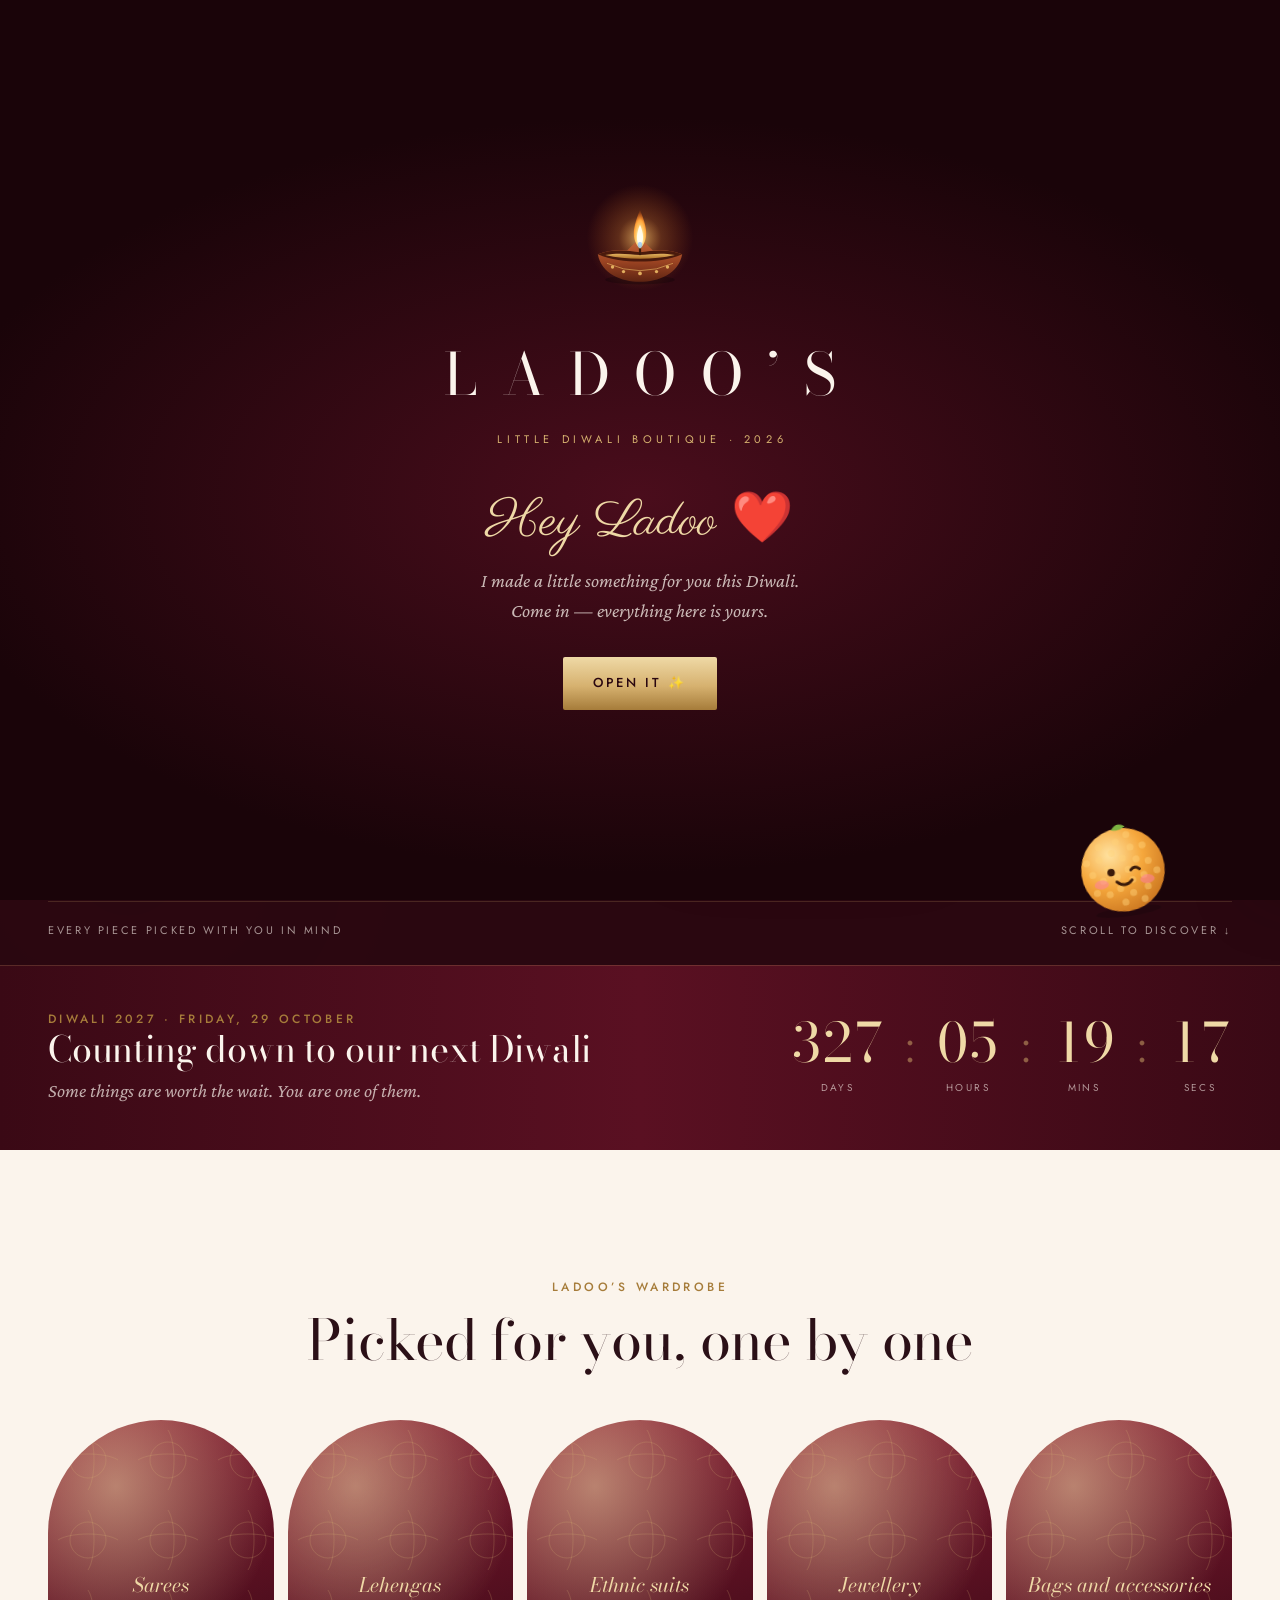
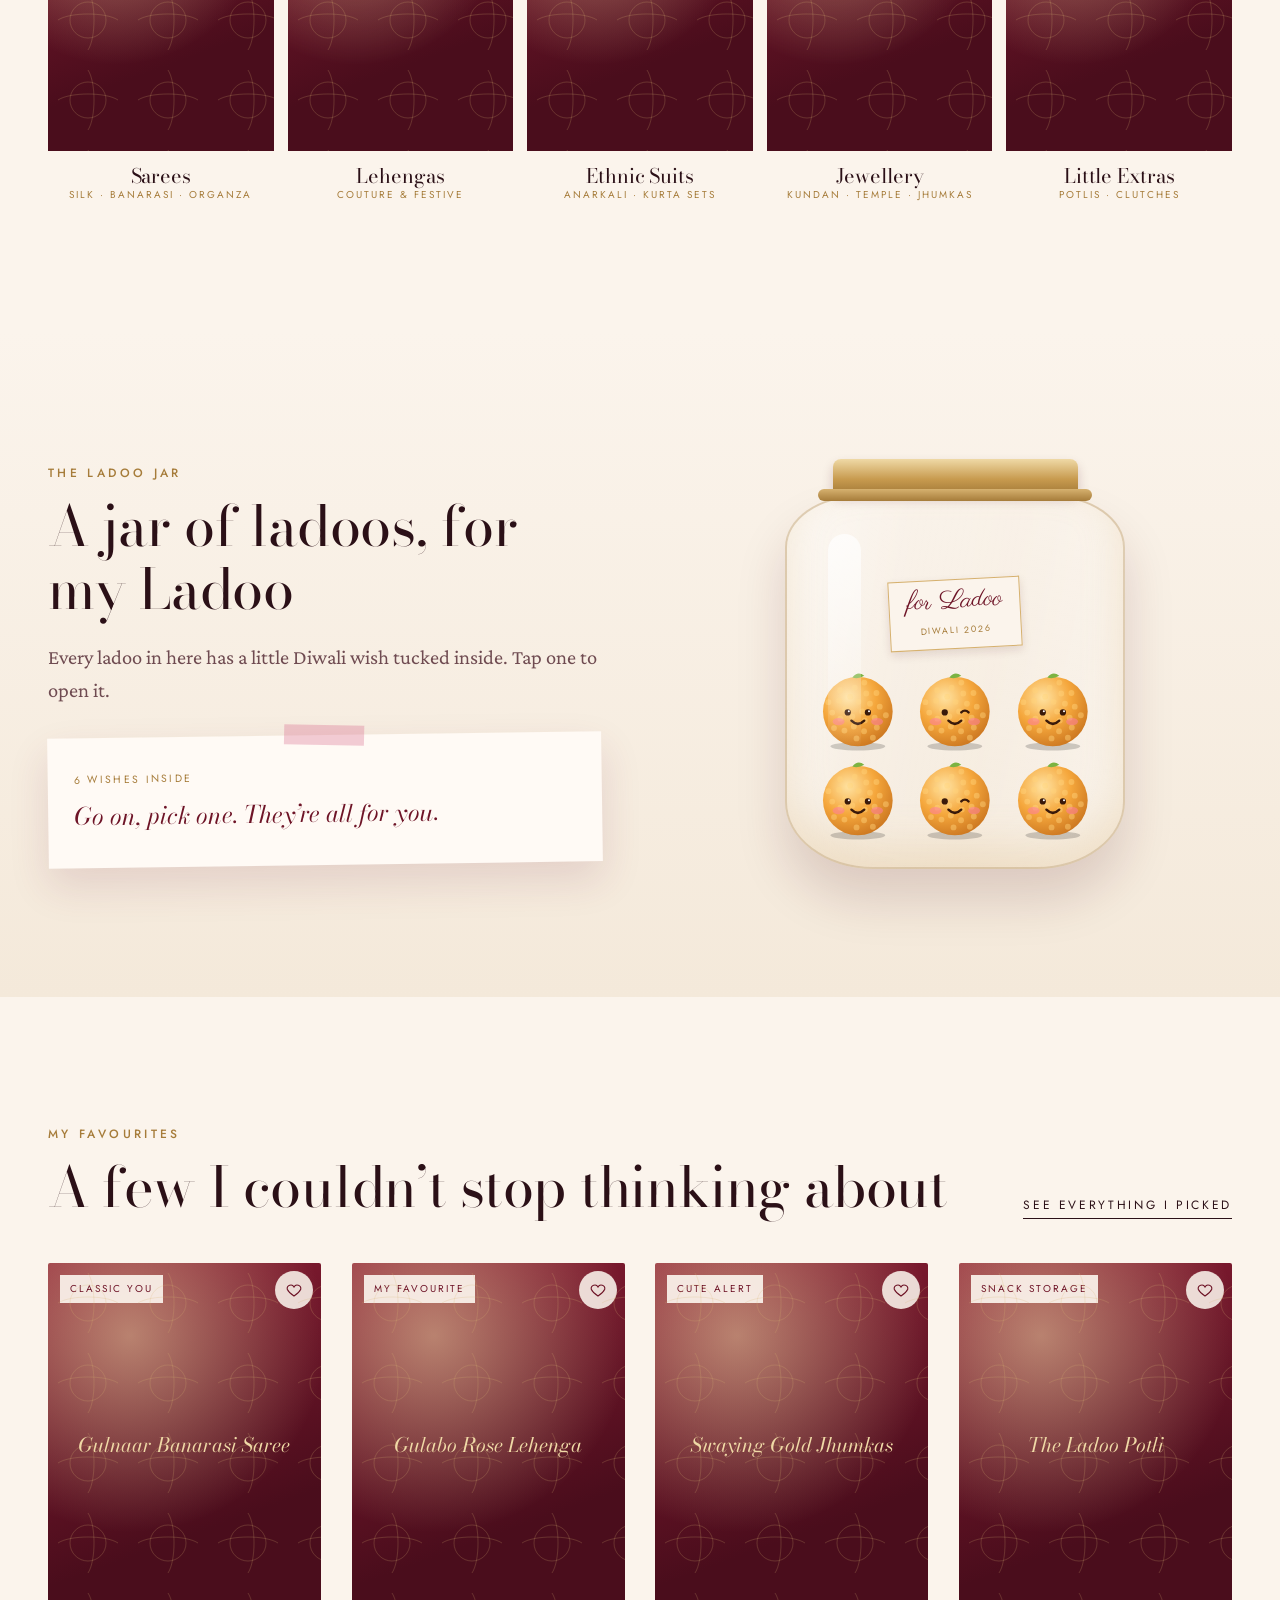
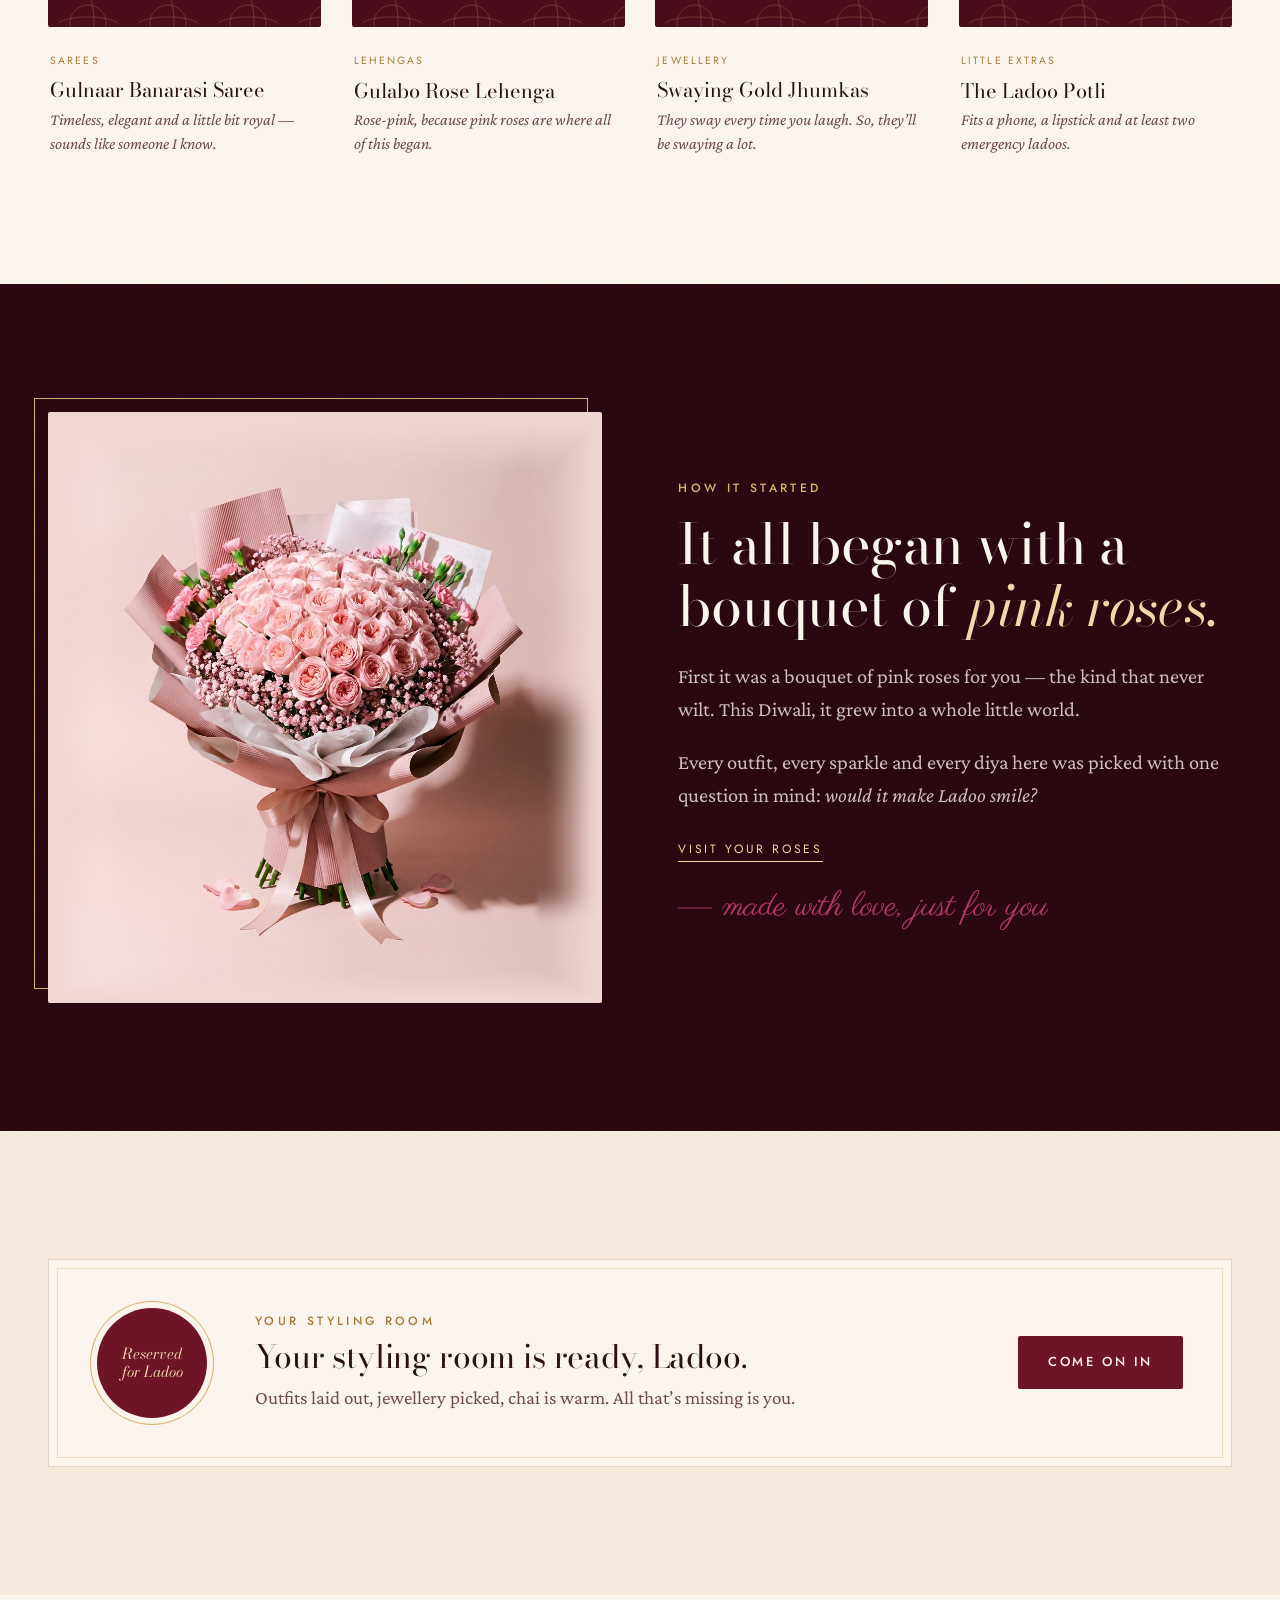
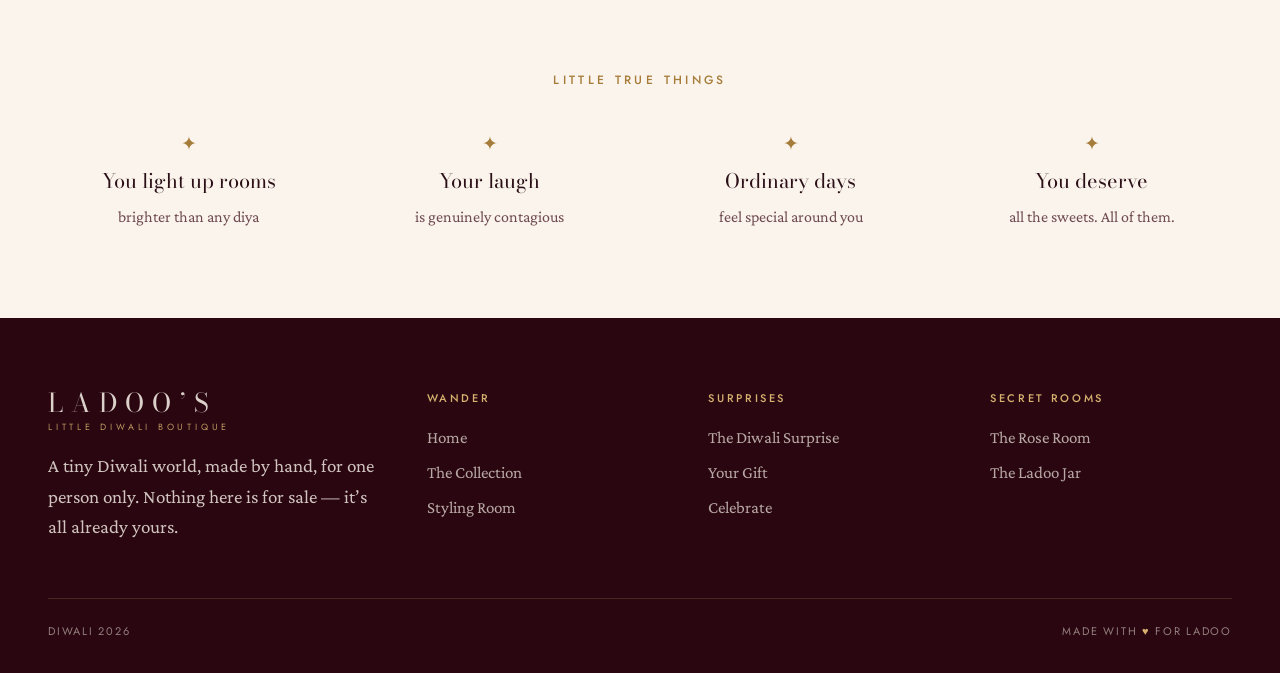
==== commit 78a77bd3: "Make the site a personal Diwali wish for Ladoo instead of a shop - Remove prices, shopping bag, chec" ====
--- a/index.html
+++ b/index.html
@@ -4,8 +4,8 @@
 <meta charset="utf-8">
 <meta name="viewport" content="width=device-width, initial-scale=1, viewport-fit=cover">
 <meta name="theme-color" content="#2a0710">
-<title>Gulaab — House of Festive Couture · Diwali Edit 2026</title>
-<meta name="description" content="A little world of beauty, elegance & celebration. The Gulaab Diwali Edit — handcrafted sarees, lehengas, jewellery and more.">
+<title>For Ladoo — A Little Diwali World</title>
+<meta name="description" content="A little world of beauty, elegance &amp; celebration — made with love for Ladoo this Diwali.">
 <link rel="preconnect" href="https://fonts.googleapis.com">
 <link rel="preconnect" href="https://fonts.gstatic.com" crossorigin>
 <link rel="stylesheet" href="https://fonts.googleapis.com/css2?family=Bodoni+Moda:ital,opsz,wght@0,6..96,400;0,6..96,500;1,6..96,400;1,6..96,500&family=Parisienne&family=Crimson+Pro:ital,wght@0,400;0,500;1,400&family=Jost:wght@400;500&display=swap">
@@ -21,6 +21,8 @@
   .welcome .w-hey{font-family:var(--script);font-size:clamp(34px,7vw,50px);color:var(--gold-2);margin:34px 0 4px;opacity:0;animation:wIn 1.4s var(--ease) 2.5s forwards;}
   .welcome .w-note{font-style:italic;color:rgba(251,244,236,.75);opacity:0;animation:wIn 1.2s var(--ease) 3.1s forwards;margin:0;}
   .welcome .btn{margin-top:30px;opacity:0;animation:wIn 1s var(--ease) 3.6s forwards;}
+  .welcome .w-ladoo{position:absolute;right:max(16px,8vw);bottom:-8px;width:clamp(70px,12vw,110px);opacity:0;animation:peek 1.2s var(--ease) 4.2s forwards;}
+  @keyframes peek{from{opacity:0;transform:translateY(60%)}to{opacity:1;transform:translateY(18%) rotate(-8deg)}}
   @keyframes wIn{from{opacity:0;transform:translateY(12px);filter:blur(4px)}to{opacity:1;transform:none;filter:none}}
 
   /* ---------- hero ---------- */
@@ -69,6 +71,34 @@
   @media (max-width:560px){.cats{grid-template-columns:repeat(2,1fr);}.cats .cat:last-child{grid-column:1/-1;width:50%;justify-self:center;}}
   .head-row{display:flex;justify-content:space-between;align-items:end;gap:20px;flex-wrap:wrap;margin-bottom:44px;}
 
+
+  /* ---------- ladoo jar ---------- */
+  .jar-sec{position:relative;z-index:4;background:linear-gradient(180deg,var(--ivory),var(--ivory-2));}
+  .jar-grid{display:grid;grid-template-columns:1fr 1fr;gap:clamp(32px,6vw,90px);align-items:center;}
+  .wish-card{position:relative;margin-top:28px;background:#fffaf5;padding:24px 26px;box-shadow:0 18px 40px rgba(120,40,70,.14);transform:rotate(-.8deg);min-height:130px;max-width:30em;}
+  .wish-card::before{content:"";position:absolute;top:-10px;left:50%;width:80px;height:20px;transform:translateX(-50%) rotate(2deg);background:rgba(212,92,134,.3);}
+  .wish-card .wc-k{font-family:var(--sans);font-size:10.5px;letter-spacing:.22em;text-transform:uppercase;color:var(--gold-deep);}
+  .wish-card p{margin:8px 0 0;font-family:var(--serif);font-style:italic;font-size:clamp(20px,2.2vw,24px);line-height:1.4;color:var(--maroon);}
+  .wish-card.pop{animation:wcPop .6s var(--ease);}
+  @keyframes wcPop{0%{transform:rotate(-.8deg) scale(.94)}60%{transform:rotate(1deg) scale(1.03)}100%{transform:rotate(-.8deg)}}
+  .jar{position:relative;width:min(340px,80vw);justify-self:center;}
+  .jar-lid{height:34px;margin:0 14%;border-radius:8px 8px 4px 4px;background:linear-gradient(180deg,#efd9a6,#c79a4e 60%,#a67c3a);box-shadow:0 6px 12px rgba(74,13,28,.2);position:relative;z-index:2;}
+  .jar-lid::after{content:"";position:absolute;left:-6%;right:-6%;bottom:-8px;height:12px;border-radius:6px;background:linear-gradient(180deg,#d6b16f,#a67c3a);}
+  .jar-glass{position:relative;margin-top:2px;aspect-ratio:1/1.1;border-radius:22% 22% 26% 26% / 14% 14% 18% 18%;
+    background:linear-gradient(100deg,rgba(255,255,255,.55),rgba(255,255,255,.12) 30%,rgba(255,255,255,.05) 60%,rgba(255,255,255,.35));
+    border:2px solid rgba(166,124,58,.35);box-shadow:inset 0 -20px 40px rgba(214,177,111,.25),0 30px 50px rgba(74,13,28,.15);overflow:hidden;}
+  .jar-glass::after{content:"";position:absolute;left:12%;top:10%;width:10%;height:60%;border-radius:999px;background:linear-gradient(180deg,rgba(255,255,255,.7),transparent);pointer-events:none;}
+  .jar-ladoos{position:absolute;left:6%;right:6%;bottom:4%;display:flex;flex-wrap:wrap-reverse;justify-content:center;gap:2%;}
+  .jar-ladoos button{width:31%;aspect-ratio:1;border:0;background:none;padding:0;margin-top:-4%;transition:transform .35s var(--ease);}
+  .jar-ladoos button:hover{transform:translateY(-6px) rotate(-6deg);}
+  .jar-ladoos button.eaten{animation:eat .7s var(--ease) forwards;pointer-events:none;}
+  @keyframes eat{30%{transform:translateY(-40%) scale(1.15) rotate(10deg)}100%{transform:translateY(-120%) scale(0);opacity:0}}
+  .jar-label{position:absolute;left:50%;top:22%;transform:translateX(-50%) rotate(-3deg);background:var(--ivory);border:1px solid var(--gold);padding:8px 18px;text-align:center;
+    font-family:var(--script);font-size:26px;color:var(--maroon);line-height:1;box-shadow:0 4px 10px rgba(74,13,28,.12);z-index:1;pointer-events:none;}
+  .jar-label small{font-family:var(--sans);font-size:9px;letter-spacing:.2em;text-transform:uppercase;color:var(--gold-deep);}
+  .refill{margin-top:16px;}
+  @media (max-width:820px){.jar-grid{grid-template-columns:1fr;}.jar{order:-1;}}
+
   /* ---------- story ---------- */
   .story{display:grid;grid-template-columns:1fr 1fr;gap:clamp(32px,6vw,90px);align-items:center;}
   .story .frame{position:relative;}
@@ -90,6 +120,7 @@
 
   .perks{display:grid;grid-template-columns:repeat(4,1fr);gap:20px;text-align:center;}
   .perks div{padding:10px;}
+  .perks i{display:block;font-style:normal;color:var(--gold-deep);margin-bottom:6px;}
   .perks b{display:block;font-family:var(--serif);font-weight:400;font-size:20px;margin-bottom:4px;}
   .perks span{font-size:16px;color:var(--ink-soft);}
   @media (max-width:760px){.perks{grid-template-columns:1fr 1fr;}}
@@ -100,11 +131,12 @@
 <div class="welcome" id="welcome" role="dialog" aria-label="Welcome">
   <div>
     <span class="diya w-diya" data-diya id="wDiya"></span>
-    <div class="w-brand">GULAAB</div>
-    <div class="w-sub">The Diwali Edit · 2026</div>
-    <p class="w-hey">Welcome, Ladoo</p>
-    <p class="w-note">We’ve been expecting you. The doors are open — just for tonight, just for you.</p>
-    <button class="btn gold" id="enterBtn">Step inside</button>
+    <div class="w-brand">LADOO’S</div>
+    <div class="w-sub">Little Diwali Boutique · 2026</div>
+    <p class="w-hey">Hey Ladoo ❤️</p>
+    <p class="w-note">I made a little something for you this Diwali.<br>Come in — everything here is yours.</p>
+    <button class="btn gold" id="enterBtn">Open it ✨</button>
+    <span class="ladoo-art w-ladoo" data-ladoo="wink"></span>
   </div>
 </div>
 
@@ -112,12 +144,12 @@
   <section class="hero grain">
     <div class="wrap hero-grid">
       <div>
-        <div class="eyebrow reveal">The Diwali Edit · 2026</div>
+        <div class="eyebrow reveal">Ladoo’s Diwali Edit · 2026</div>
         <h1 class="reveal d1">A Little World of Beauty, <em>Elegance</em> &amp; Celebration.</h1>
         <p class="lede reveal d2">Curated with love, especially for someone special.</p>
         <div class="ctas reveal d3">
           <a class="btn gold" href="collection.html">Explore the Collection</a>
-          <a class="btn ghost" href="styling.html">Book a styling session</a>
+          <a class="btn ghost" href="styling.html">Your styling room</a>
         </div>
       </div>
       <div class="arches reveal d1">
@@ -126,15 +158,15 @@
         <span class="diya lit" data-diya></span>
       </div>
     </div>
-    <div class="wrap hero-foot"><span>Handwoven in Kanchipuram · Varanasi · Jaipur</span><span>Scroll to discover ↓</span></div>
+    <div class="wrap hero-foot"><span>Every piece picked with you in mind</span><span>Scroll to discover ↓</span></div>
   </section>
 
   <section class="countdown" aria-label="Diwali countdown">
     <div class="wrap cd-grid">
       <div>
-        <div class="eyebrow" id="cdEyebrow">Lakshmi Puja · Sunday, 8 November</div>
-        <h2 id="cdTitle">The festival of lights begins in</h2>
-        <p id="cdNote">Order by Friday for doorstep delivery before the first diya is lit.</p>
+        <div class="eyebrow" id="cdEyebrow">Diwali · Sunday, 8 November</div>
+        <h2 id="cdTitle">Counting down to your Diwali</h2>
+        <p id="cdNote">Every second closer to diyas, sweets, and you smiling.</p>
       </div>
       <div class="cd" id="cd" aria-live="off">
         <div><b id="cdD">00</b><span>Days</span></div><div class="sep">:</div>
@@ -148,24 +180,46 @@
   <section class="section">
     <div class="wrap">
       <div class="center">
-        <div class="eyebrow reveal">Shop by category</div>
-        <h2 class="reveal d1" style="margin-top:12px">Dressed for every diya</h2>
+        <div class="eyebrow reveal">Ladoo’s wardrobe</div>
+        <h2 class="reveal d1" style="margin-top:12px">Picked for you, one by one</h2>
       </div>
       <div class="cats">
         <a class="cat reveal" href="collection.html#saree"><div class="media"><img data-img="sareeBanarasi" data-w="600" alt="Sarees"></div><h3>Sarees</h3><small>Silk · Banarasi · Organza</small></a>
         <a class="cat reveal d1" href="collection.html#lehenga"><div class="media"><img data-img="lehengaBridal" data-w="600" alt="Lehengas"></div><h3>Lehengas</h3><small>Couture & festive</small></a>
         <a class="cat reveal d2" href="collection.html#suit"><div class="media"><img data-img="anarkali" data-w="600" alt="Ethnic suits"></div><h3>Ethnic Suits</h3><small>Anarkali · Kurta sets</small></a>
         <a class="cat reveal d3" href="collection.html#jewellery"><div class="media"><img data-img="kundan" data-w="600" alt="Jewellery"></div><h3>Jewellery</h3><small>Kundan · Temple · Jhumkas</small></a>
-        <a class="cat reveal" href="collection.html#bags"><div class="media"><img data-img="bag" data-w="600" alt="Bags and accessories"></div><h3>Accessories</h3><small>Potlis · Clutches</small></a>
-      </div>
-    </div>
-  </section>
-
-  <section class="section" style="padding-top:0">
+        <a class="cat reveal" href="collection.html#bags"><div class="media"><img data-img="bag" data-w="600" alt="Bags and accessories"></div><h3>Little Extras</h3><small>Potlis · Clutches</small></a>
+      </div>
+    </div>
+  </section>
+
+
+  <section class="section jar-sec" id="jar">
+    <div class="wrap jar-grid">
+      <div>
+        <div class="eyebrow reveal">The Ladoo Jar</div>
+        <h2 class="reveal d1" style="margin:12px 0 16px">A jar of ladoos, for my Ladoo</h2>
+        <p class="lede reveal d2">Every ladoo in here has a little Diwali wish tucked inside. Tap one to open it.</p>
+        <div class="wish-card" id="wishCard" aria-live="polite">
+          <span class="wc-k" id="wishK">6 wishes inside</span>
+          <p id="wishText">Go on, pick one. They’re all for you.</p>
+        </div>
+      </div>
+      <div class="jar reveal d1">
+        <div class="jar-lid"></div>
+        <div class="jar-glass">
+          <div class="jar-ladoos" id="jarLadoos"></div>
+          <div class="jar-label">for Ladoo<br><small>Diwali 2026</small></div>
+        </div>
+      </div>
+    </div>
+  </section>
+
+  <section class="section">
     <div class="wrap">
       <div class="head-row">
-        <div><div class="eyebrow reveal">Most loved this week</div><h2 class="reveal d1" style="margin-top:12px">The Diwali Edit</h2></div>
-        <a class="link reveal" href="collection.html">View all 16 pieces</a>
+        <div><div class="eyebrow reveal">My favourites</div><h2 class="reveal d1" style="margin-top:12px">A few I couldn’t stop thinking about</h2></div>
+        <a class="link reveal" href="collection.html">See everything I picked</a>
       </div>
       <div class="grid" id="featured"></div>
     </div>
@@ -175,11 +229,12 @@
     <div class="wrap story">
       <div class="frame reveal"><div class="media"><img data-img="roses" data-w="900" alt="A bouquet of soft pink garden roses wrapped in dusty pink paper"></div></div>
       <div>
-        <div class="eyebrow reveal">Our story</div>
-        <h2 class="reveal d1" style="margin:14px 0 22px">It began with a bouquet of <em style="color:var(--gold-2)">pink roses.</em></h2>
-        <p class="lede reveal d2">Gulaab means rose. Ours started as one armful of them, given to one person — and grew, petal by petal, into a house of festive couture.</p>
-        <p class="lede reveal d2">Every saree, every jhumka, every stitch in this edit was chosen with a single question in mind: <em>would it make one particular person smile?</em></p>
-        <span class="script reveal d3">— with love, the Gulaab atelier</span>
+        <div class="eyebrow reveal">How it started</div>
+        <h2 class="reveal d1" style="margin:14px 0 22px">It all began with a bouquet of <em style="color:var(--gold-2)">pink roses.</em></h2>
+        <p class="lede reveal d2">First it was a bouquet of pink roses for you — the kind that never wilt. This Diwali, it grew into a whole little world.</p>
+        <p class="lede reveal d2">Every outfit, every sparkle and every diya here was picked with one question in mind: <em>would it make Ladoo smile?</em></p>
+        <a class="link reveal d2" href="roses.html" style="color:var(--gold-2)">Visit your roses</a>
+        <span class="script reveal d3">— made with love, just for you</span>
       </div>
     </div>
   </section>
@@ -187,23 +242,24 @@
   <section class="section appt">
     <div class="wrap">
       <div class="appt-card reveal">
-        <div class="seal">Reserved<br>for one</div>
+        <div class="seal">Reserved<br>for Ladoo</div>
         <div>
-          <div class="eyebrow">Private appointment</div>
-          <h3>A styling room has been prepared for a very special guest.</h3>
-          <p>Outfits pulled, jewellery laid out, the chai is warm. All that’s missing is you.</p>
+          <div class="eyebrow">Your styling room</div>
+          <h3>Your styling room is ready, Ladoo.</h3>
+          <p>Outfits laid out, jewellery picked, chai is warm. All that’s missing is you.</p>
         </div>
-        <a class="btn" href="styling.html">Enter the Styling Room</a>
+        <a class="btn" href="styling.html">Come on in</a>
       </div>
     </div>
   </section>
 
   <section class="section tight">
+    <div class="wrap center" style="margin-bottom:28px"><div class="eyebrow reveal">Little true things</div></div>
     <div class="wrap perks">
-      <div class="reveal"><b>Handcrafted</b><span>by 140+ master karigars</span></div>
-      <div class="reveal d1"><b>Gift-wrapped</b><span>in our Diwali keepsake box</span></div>
-      <div class="reveal d2"><b>Express delivery</b><span>complimentary, pan-India</span></div>
-      <div class="reveal d3"><b>Made for you</b><span>alterations on the house</span></div>
+      <div class="reveal"><i>✦</i><b>You light up rooms</b><span>brighter than any diya</span></div>
+      <div class="reveal d1"><i>✦</i><b>Your laugh</b><span>is genuinely contagious</span></div>
+      <div class="reveal d2"><i>✦</i><b>Ordinary days</b><span>feel special around you</span></div>
+      <div class="reveal d3"><i>✦</i><b>You deserve</b><span>all the sweets. All of them.</span></div>
     </div>
   </section>
 </main>
@@ -216,16 +272,49 @@
   const G = window.GULAAB, { $ } = G;
 
   /* featured edit */
-  const picks = ['banarasi-gulnaar','lehenga-gulabo','kundan-rajkumari','potli-gulaab'];
+  const picks = ['saree-banarasi','lehenga-gulabo','jhumka-swaying','potli-ladoo'];
   $('#featured').innerHTML = picks.map((id, i) => G.card(G.byId(id), i)).join('');
   G.hydrateImages($('#featured')); G.reveal($('#featured'));
+
+
+  /* the ladoo jar */
+  const WISHES = [
+    'May your chai always be the perfect temperature.',
+    'May all your worries burn out faster than a phuljhadi.',
+    'Here’s to a whole year of laughing until your cheeks hurt.',
+    'May every diya you light tonight light up something wonderful for you.',
+    'Wishing you adventures, good food, and someone to share both with.',
+    'And this one’s just to remind you: you’re the sweetest ladoo of them all.',
+  ];
+  const jarBox = $('#jarLadoos');
+  function fillJar(){
+    jarBox.innerHTML = WISHES.map((_, i) => `<button class="ladoo-art" data-ladoo="${i % 3 === 1 ? 'wink' : 'happy'}" data-w="${i}" aria-label="Open wish ${i + 1}"></button>`).join('');
+    G.$$('[data-ladoo]', jarBox).forEach(G.makeLadoo);
+    left = WISHES.length;
+    $('#wishK').textContent = `${left} wishes inside`;
+    $('#wishText').textContent = 'Go on, pick one. They’re all for you.';
+  }
+  let left = 0, opened = 0;
+  jarBox.addEventListener('click', e => {
+    const b = e.target.closest('button'); if(!b || b.classList.contains('eaten')) return;
+    b.classList.add('eaten'); left--; opened++;
+    const r = b.getBoundingClientRect(); G.Sparkles.love(r.left + r.width / 2, r.top, 30); G.Music.chime();
+    const card = $('#wishCard'); card.classList.remove('pop'); void card.offsetWidth; card.classList.add('pop');
+    $('#wishText').textContent = WISHES[+b.dataset.w];
+    $('#wishK').textContent = left ? `Wish ${opened} · ${left} left in the jar` : 'That was the last one';
+    if(!left) setTimeout(() => {
+      $('#wishText').innerHTML = 'All gone! Don’t worry — the wishes are yours to keep. ❤️ <br><button class="btn refill" id="refill">Refill the jar</button>';
+      $('#refill').onclick = () => { opened = 0; fillJar(); };
+    }, 4200);
+  });
+  fillJar();
 
   /* personalised welcome — once per visit */
   const w = $('#welcome');
   const dismiss = () => {
     if(w.classList.contains('gone')) return;
     w.classList.add('gone'); G.session.set('gulaab-welcomed', '1');
-    G.Sparkles.burst(innerWidth / 2, innerHeight * .4, 80);
+    G.Sparkles.love(innerWidth / 2, innerHeight * .4, 80);
   };
   if(G.session.get('gulaab-welcomed')){ w.remove(); }
   else {
@@ -244,11 +333,11 @@
     let target = DIWALI;
     if(now >= DIWALI && now < FEST_END){
       $('#cdEyebrow').textContent = 'Shubh Deepavali';
-      $('#cdTitle').textContent = 'Diwali is here — the lights are on.';
-      $('#cdNote').textContent = 'May every diya you light tonight light something in you too.';
+      $('#cdTitle').textContent = 'It’s Diwali! Happy Diwali, Ladoo ❤️';
+      $('#cdNote').textContent = 'May every diya you light tonight light up something wonderful for you.';
       $('#cd').style.display = 'none'; return;
     }
-    if(now >= FEST_END){ target = NEXT; $('#cdEyebrow').textContent = 'Diwali 2027 · Friday, 29 October'; $('#cdTitle').textContent = 'Counting down to the next festival of lights'; $('#cdNote').textContent = 'Some things are worth the wait.'; }
+    if(now >= FEST_END){ target = NEXT; $('#cdEyebrow').textContent = 'Diwali 2027 · Friday, 29 October'; $('#cdTitle').textContent = 'Counting down to our next Diwali'; $('#cdNote').textContent = 'Some things are worth the wait. You are one of them.'; }
     let s = Math.max(0, Math.floor((target - now) / 1000));
     $('#cdD').textContent = pad(Math.floor(s / 86400)); s %= 86400;
     $('#cdH').textContent = pad(Math.floor(s / 3600)); s %= 3600;
--- a/assets/css/style.css
+++ b/assets/css/style.css
@@ -286,3 +286,21 @@
 .qv details ul{margin:10px 0 0;padding-left:18px;font-size:17px;}
 .qv details p{margin:10px 0 0;font-size:17px;}
 @media (max-width:760px){.qv{grid-template-columns:1fr;}.qv-gallery{padding:0;}.qv-thumbs{padding:0 16px;}}
+
+/* ---------- personal touches ---------- */
+.card-body .why{margin:2px 0 0;font-style:italic;font-size:16.5px;line-height:1.45;color:var(--ink-soft);}
+.qv-why{margin:16px 0 18px;padding:16px 18px;background:rgba(214,177,111,.12);border-left:2px solid var(--gold);font-family:var(--serif);font-style:italic;font-size:20px;line-height:1.4;color:var(--maroon);}
+.qv-why span{display:block;font-family:var(--sans);font-style:normal;font-size:10.5px;letter-spacing:.2em;text-transform:uppercase;color:var(--gold-deep);margin-bottom:6px;}
+.qv-pair{font-size:17px;color:var(--ink-soft);margin:0 0 22px;}
+.qv-pair b{font-family:var(--sans);font-weight:500;font-size:11px;letter-spacing:.16em;text-transform:uppercase;color:var(--ink);margin-right:4px;}
+.qv-cta .btn.ghost{color:var(--ink);}
+.li-note{margin:6px 0 0;font-size:15px;font-style:italic;color:var(--ink-soft);line-height:1.4;}
+.fav-note{margin:0 0 14px;font-style:italic;text-align:center;color:var(--ink-soft);}
+.ladoo-art{display:inline-block;aspect-ratio:1;}
+.ladoo-art svg{width:100%;height:100%;overflow:visible;}
+.wish.on{animation:pop .5s var(--ease);}
+@media (max-width:760px){
+  .toast{bottom:auto;top:calc(12px + env(safe-area-inset-top,0px));transform:translate(-50%,calc(-100% - 40px));}
+  .toast.on{transform:translate(-50%,0);}
+  .qv-cta .btn{flex:1 1 100%;}
+}
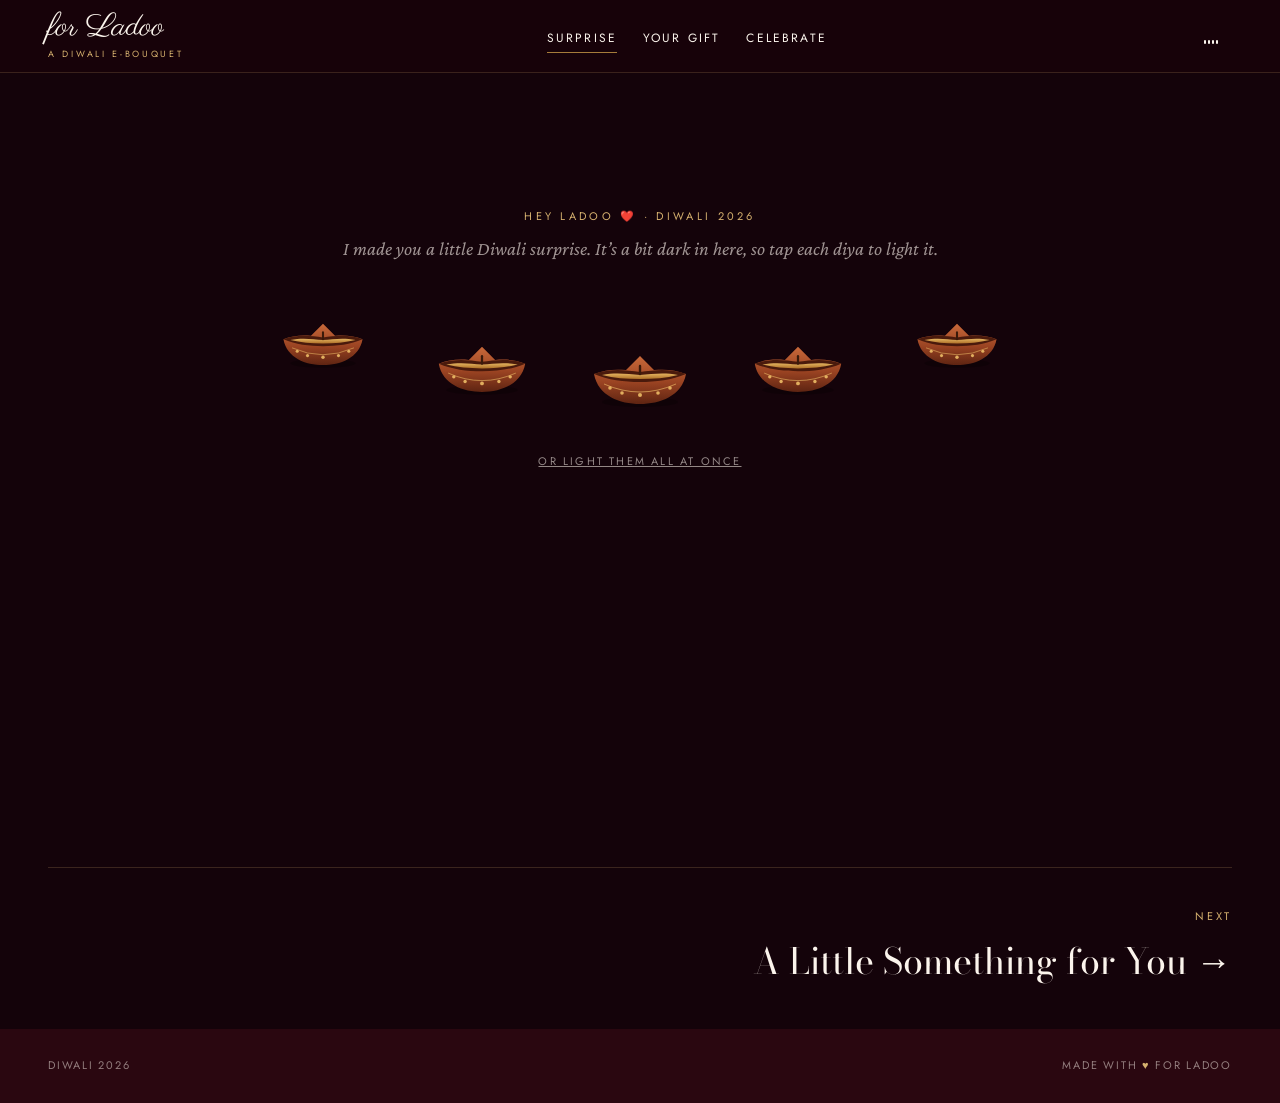
==== commit f3da6918: "Turn the site into a Diwali e-bouquet: keep Surprise, Gift, Celebrate - Remove the boutique pages (h" ====
--- a/index.html
+++ b/index.html
@@ -3,348 +3,144 @@
 <head>
 <meta charset="utf-8">
 <meta name="viewport" content="width=device-width, initial-scale=1, viewport-fit=cover">
-<meta name="theme-color" content="#2a0710">
-<title>For Ladoo — A Little Diwali World</title>
-<meta name="description" content="A little world of beauty, elegance &amp; celebration — made with love for Ladoo this Diwali.">
+<meta name="theme-color" content="#14030a">
+<title>Happy Diwali, Ladoo ❤️</title>
 <link rel="preconnect" href="https://fonts.googleapis.com">
 <link rel="preconnect" href="https://fonts.gstatic.com" crossorigin>
 <link rel="stylesheet" href="https://fonts.googleapis.com/css2?family=Bodoni+Moda:ital,opsz,wght@0,6..96,400;0,6..96,500;1,6..96,400;1,6..96,500&family=Parisienne&family=Crimson+Pro:ital,wght@0,400;0,500;1,400&family=Jost:wght@400;500&display=swap">
 <link rel="stylesheet" href="assets/css/style.css">
 <style>
-  /* ---------- welcome ---------- */
-  .welcome{position:fixed;inset:0;z-index:300;background:radial-gradient(80% 60% at 50% 55%,#4a0d1c 0%,#1a0409 70%);color:var(--ivory);
-    display:grid;place-items:center;text-align:center;padding:24px;transition:opacity 1.1s var(--ease), visibility 1.1s;}
-  .welcome.gone{opacity:0;visibility:hidden;}
-  .welcome .w-diya{width:110px;margin:0 auto 18px;}
-  .welcome .w-brand{font-family:var(--serif);font-size:clamp(34px,8vw,58px);letter-spacing:.42em;text-indent:.42em;opacity:0;animation:wIn 1.4s var(--ease) 1.1s forwards;}
-  .welcome .w-sub{font-family:var(--sans);font-size:11px;letter-spacing:.42em;text-indent:.42em;text-transform:uppercase;color:var(--gold);opacity:0;animation:wIn 1.2s var(--ease) 1.6s forwards;margin-top:10px;}
-  .welcome .w-hey{font-family:var(--script);font-size:clamp(34px,7vw,50px);color:var(--gold-2);margin:34px 0 4px;opacity:0;animation:wIn 1.4s var(--ease) 2.5s forwards;}
-  .welcome .w-note{font-style:italic;color:rgba(251,244,236,.75);opacity:0;animation:wIn 1.2s var(--ease) 3.1s forwards;margin:0;}
-  .welcome .btn{margin-top:30px;opacity:0;animation:wIn 1s var(--ease) 3.6s forwards;}
-  .welcome .w-ladoo{position:absolute;right:max(16px,8vw);bottom:-8px;width:clamp(70px,12vw,110px);opacity:0;animation:peek 1.2s var(--ease) 4.2s forwards;}
-  @keyframes peek{from{opacity:0;transform:translateY(60%)}to{opacity:1;transform:translateY(18%) rotate(-8deg)}}
-  @keyframes wIn{from{opacity:0;transform:translateY(12px);filter:blur(4px)}to{opacity:1;transform:none;filter:none}}
+  body{background:#14030a;color:var(--ivory);}
+  .stage{position:relative;z-index:4;min-height:calc(100svh - 106px);display:grid;place-items:center;text-align:center;padding:48px var(--gutter) 64px;overflow:hidden;}
+  .stage::before{content:"";position:absolute;inset:0;pointer-events:none;background:radial-gradient(70% 55% at 50% 72%,rgba(255,150,50,.0),transparent 70%);transition:background 2.4s ease;}
+  body.warm .stage::before{background:radial-gradient(70% 60% at 50% 72%,rgba(255,150,50,.26),rgba(110,20,39,.18) 45%,transparent 75%);}
+  .hint{font-family:var(--sans);font-size:11px;letter-spacing:.3em;text-transform:uppercase;color:var(--gold);transition:opacity .8s;}
+  .hint-sub{font-style:italic;color:rgba(251,244,236,.6);margin:8px 0 0;transition:opacity .8s;}
+  body.warm .hint,body.warm .hint-sub{opacity:0;}
 
-  /* ---------- hero ---------- */
-  .hero{position:relative;z-index:4;background:var(--wine);color:var(--ivory);overflow:hidden;}
-  .hero::before{content:"";position:absolute;inset:0;background:
-     radial-gradient(60% 70% at 78% 40%,rgba(227,129,47,.28),transparent 60%),
-     radial-gradient(50% 60% at 10% 90%,rgba(178,58,100,.25),transparent 60%);}
-  .hero-grid{position:relative;display:grid;grid-template-columns:1.05fr 1fr;gap:clamp(24px,5vw,72px);align-items:center;min-height:min(86svh,860px);padding:clamp(48px,7vw,96px) 0;}
-  .hero h1{font-size:clamp(40px,5.6vw,76px);margin:18px 0 20px;}
-  .hero h1 em{color:var(--gold-2);}
-  .hero .lede{margin:0 0 34px;color:rgba(251,244,236,.82);font-style:italic;}
-  .hero .ctas{display:flex;gap:14px;flex-wrap:wrap;}
-  .arches{position:relative;height:min(68svh,640px);}
-  .arch{position:absolute;border-radius:999px 999px 4px 4px;overflow:hidden;box-shadow:0 30px 70px rgba(0,0,0,.45);}
-  .arch::after{content:"";position:absolute;inset:8px;border-radius:inherit;border:1px solid rgba(239,217,166,.55);pointer-events:none;}
-  .arch.a1{right:0;top:0;width:62%;height:92%;}
-  .arch.a2{left:0;bottom:0;width:44%;height:62%;border:6px solid var(--wine);}
-  .arch .media{width:100%;height:100%;}
-  .arches .diya{position:absolute;width:86px;bottom:-6px;right:8%;z-index:3;}
-  .hero-foot{position:relative;display:flex;justify-content:space-between;gap:20px;flex-wrap:wrap;padding:20px 0 26px;border-top:1px solid rgba(214,177,111,.18);
-    font-family:var(--sans);font-size:11px;letter-spacing:.24em;text-transform:uppercase;color:rgba(251,244,236,.6);}
-  @media (max-width:860px){
-    .hero-grid{grid-template-columns:1fr;min-height:0;}
-    .arches{height:440px;order:-1;}
-  }
+  .diyas{position:relative;display:flex;justify-content:center;align-items:flex-end;gap:clamp(8px,3vw,40px);margin:40px 0 10px;}
+  .diyas .diya{width:clamp(64px,13vw,120px);}
+  .diyas .diya:nth-child(1),.diyas .diya:nth-child(5){transform:translateY(-34px) scale(.86);}
+  .diyas .diya:nth-child(2),.diyas .diya:nth-child(4){transform:translateY(-10px) scale(.94);}
+  .diyas .diya:not(.lit){animation:beckon 2.4s ease-in-out infinite;}
+  .diyas .diya:not(.lit) svg{filter:drop-shadow(0 0 0 rgba(255,200,120,0));}
+  @keyframes beckon{50%{filter:drop-shadow(0 0 14px rgba(255,190,110,.35));}}
+  .light-all{background:none;border:0;color:rgba(251,244,236,.55);font-family:var(--sans);font-size:11px;letter-spacing:.2em;text-transform:uppercase;text-decoration:underline;margin-top:8px;transition:opacity .6s;}
+  body.warm .light-all{opacity:0;pointer-events:none;}
 
-  /* ---------- countdown ---------- */
-  .countdown{position:relative;z-index:4;background:linear-gradient(90deg,#3a0915,#5a1022 50%,#3a0915);color:var(--ivory);padding:44px 0;border-top:1px solid rgba(214,177,111,.2);}
-  .cd-grid{display:flex;align-items:center;justify-content:space-between;gap:28px;flex-wrap:wrap;}
-  .cd-grid h2{font-size:clamp(26px,3vw,36px);}
-  .cd-grid p{margin:6px 0 0;color:rgba(251,244,236,.7);font-style:italic;}
-  .cd{display:flex;gap:clamp(10px,2vw,22px);}
-  .cd div{text-align:center;min-width:64px;}
-  .cd b{display:block;font-family:var(--serif);font-weight:400;font-size:clamp(36px,5vw,54px);line-height:1;color:var(--gold-2);font-variant-numeric:tabular-nums;}
-  .cd span{font-family:var(--sans);font-size:10px;letter-spacing:.24em;text-transform:uppercase;color:rgba(251,244,236,.6);}
-  .cd .sep{min-width:0;font-family:var(--serif);font-size:40px;color:var(--gold);opacity:.5;}
+  .quote{max-width:17em;margin:28px auto 0;font-family:var(--serif);font-size:clamp(28px,4.4vw,52px);line-height:1.2;min-height:2.4em;}
+  .quote .w{display:inline-block;opacity:0;transform:translateY(14px);filter:blur(6px);transition:opacity .9s var(--ease), transform .9s var(--ease), filter .9s;}
+  .quote .w.in{opacity:1;transform:none;filter:none;}
+  .quote em{color:var(--gold-2);}
+  .reveal-btn{margin-top:36px;opacity:0;transform:translateY(10px);transition:opacity 1s, transform 1s var(--ease);pointer-events:none;}
+  .reveal-btn.in{opacity:1;transform:none;pointer-events:all;}
 
-  /* ---------- categories ---------- */
-  .cats{display:grid;grid-template-columns:repeat(5,1fr);gap:14px;margin-top:48px;}
-  .cat{position:relative;text-decoration:none;display:block;}
-  .cat .media{aspect-ratio:3/4.4;border-radius:999px 999px 2px 2px;}
-  .cat:hover img{transform:scale(1.07);}
-  .cat h3{font-size:20px;margin-top:14px;text-align:center;}
-  .cat small{display:block;text-align:center;font-family:var(--sans);font-size:10px;letter-spacing:.2em;text-transform:uppercase;color:var(--gold-deep);}
-  @media (max-width:900px){.cats{grid-template-columns:repeat(3,1fr);}}
-  @media (max-width:560px){.cats{grid-template-columns:repeat(2,1fr);}.cats .cat:last-child{grid-column:1/-1;width:50%;justify-self:center;}}
-  .head-row{display:flex;justify-content:space-between;align-items:end;gap:20px;flex-wrap:wrap;margin-bottom:44px;}
-
-
-  /* ---------- ladoo jar ---------- */
-  .jar-sec{position:relative;z-index:4;background:linear-gradient(180deg,var(--ivory),var(--ivory-2));}
-  .jar-grid{display:grid;grid-template-columns:1fr 1fr;gap:clamp(32px,6vw,90px);align-items:center;}
-  .wish-card{position:relative;margin-top:28px;background:#fffaf5;padding:24px 26px;box-shadow:0 18px 40px rgba(120,40,70,.14);transform:rotate(-.8deg);min-height:130px;max-width:30em;}
-  .wish-card::before{content:"";position:absolute;top:-10px;left:50%;width:80px;height:20px;transform:translateX(-50%) rotate(2deg);background:rgba(212,92,134,.3);}
-  .wish-card .wc-k{font-family:var(--sans);font-size:10.5px;letter-spacing:.22em;text-transform:uppercase;color:var(--gold-deep);}
-  .wish-card p{margin:8px 0 0;font-family:var(--serif);font-style:italic;font-size:clamp(20px,2.2vw,24px);line-height:1.4;color:var(--maroon);}
-  .wish-card.pop{animation:wcPop .6s var(--ease);}
-  @keyframes wcPop{0%{transform:rotate(-.8deg) scale(.94)}60%{transform:rotate(1deg) scale(1.03)}100%{transform:rotate(-.8deg)}}
-  .jar{position:relative;width:min(340px,80vw);justify-self:center;}
-  .jar-lid{height:34px;margin:0 14%;border-radius:8px 8px 4px 4px;background:linear-gradient(180deg,#efd9a6,#c79a4e 60%,#a67c3a);box-shadow:0 6px 12px rgba(74,13,28,.2);position:relative;z-index:2;}
-  .jar-lid::after{content:"";position:absolute;left:-6%;right:-6%;bottom:-8px;height:12px;border-radius:6px;background:linear-gradient(180deg,#d6b16f,#a67c3a);}
-  .jar-glass{position:relative;margin-top:2px;aspect-ratio:1/1.1;border-radius:22% 22% 26% 26% / 14% 14% 18% 18%;
-    background:linear-gradient(100deg,rgba(255,255,255,.55),rgba(255,255,255,.12) 30%,rgba(255,255,255,.05) 60%,rgba(255,255,255,.35));
-    border:2px solid rgba(166,124,58,.35);box-shadow:inset 0 -20px 40px rgba(214,177,111,.25),0 30px 50px rgba(74,13,28,.15);overflow:hidden;}
-  .jar-glass::after{content:"";position:absolute;left:12%;top:10%;width:10%;height:60%;border-radius:999px;background:linear-gradient(180deg,rgba(255,255,255,.7),transparent);pointer-events:none;}
-  .jar-ladoos{position:absolute;left:6%;right:6%;bottom:4%;display:flex;flex-wrap:wrap-reverse;justify-content:center;gap:2%;}
-  .jar-ladoos button{width:31%;aspect-ratio:1;border:0;background:none;padding:0;margin-top:-4%;transition:transform .35s var(--ease);}
-  .jar-ladoos button:hover{transform:translateY(-6px) rotate(-6deg);}
-  .jar-ladoos button.eaten{animation:eat .7s var(--ease) forwards;pointer-events:none;}
-  @keyframes eat{30%{transform:translateY(-40%) scale(1.15) rotate(10deg)}100%{transform:translateY(-120%) scale(0);opacity:0}}
-  .jar-label{position:absolute;left:50%;top:22%;transform:translateX(-50%) rotate(-3deg);background:var(--ivory);border:1px solid var(--gold);padding:8px 18px;text-align:center;
-    font-family:var(--script);font-size:26px;color:var(--maroon);line-height:1;box-shadow:0 4px 10px rgba(74,13,28,.12);z-index:1;pointer-events:none;}
-  .jar-label small{font-family:var(--sans);font-size:9px;letter-spacing:.2em;text-transform:uppercase;color:var(--gold-deep);}
-  .refill{margin-top:16px;}
-  @media (max-width:820px){.jar-grid{grid-template-columns:1fr;}.jar{order:-1;}}
-
-  /* ---------- story ---------- */
-  .story{display:grid;grid-template-columns:1fr 1fr;gap:clamp(32px,6vw,90px);align-items:center;}
-  .story .frame{position:relative;}
-  .story .frame .media{aspect-ratio:1100/1174;border-radius:2px;}
-  .story .frame::before{content:"";position:absolute;inset:-14px 14px 14px -14px;border:1px solid var(--gold);}
-  .story h2 em{color:var(--maroon);}
-  .story .script{font-size:34px;color:var(--rose);display:block;margin-top:18px;}
-  @media (max-width:820px){.story{grid-template-columns:1fr;}}
-
-  /* ---------- appointment ---------- */
-  .appt{position:relative;z-index:4;background:var(--ivory-2);}
-  .appt-card{display:grid;grid-template-columns:auto 1fr auto;gap:clamp(20px,4vw,48px);align-items:center;background:var(--ivory);border:1px solid var(--line);padding:clamp(28px,4vw,48px);position:relative;}
-  .appt-card::before{content:"";position:absolute;inset:8px;border:1px solid rgba(214,177,111,.4);pointer-events:none;}
-  .appt-card .seal{width:110px;height:110px;border-radius:50%;display:grid;place-items:center;text-align:center;background:var(--maroon);color:var(--gold-2);
-    font-family:var(--serif);font-style:italic;font-size:15px;line-height:1.2;box-shadow:0 0 0 6px var(--ivory),0 0 0 7px var(--gold);}
-  .appt-card h3{font-size:clamp(24px,2.6vw,32px);margin:8px 0;}
-  .appt-card p{margin:0;color:var(--ink-soft);}
-  @media (max-width:760px){.appt-card{grid-template-columns:1fr;text-align:center;justify-items:center;}}
-
-  .perks{display:grid;grid-template-columns:repeat(4,1fr);gap:20px;text-align:center;}
-  .perks div{padding:10px;}
-  .perks i{display:block;font-style:normal;color:var(--gold-deep);margin-bottom:6px;}
-  .perks b{display:block;font-family:var(--serif);font-weight:400;font-size:20px;margin-bottom:4px;}
-  .perks span{font-size:16px;color:var(--ink-soft);}
-  @media (max-width:760px){.perks{grid-template-columns:1fr 1fr;}}
+  /* letter */
+  .letter-sec{position:relative;z-index:4;padding:clamp(40px,8vw,120px) var(--gutter) clamp(80px,10vw,140px);display:none;}
+  .letter-sec.on{display:block;}
+  .letter-sec{scroll-margin-top:96px;}
+  @media (max-width:560px){.letter .seal{right:-4px;bottom:-26px;width:70px;height:70px;font-size:26px;}}
+  .envelope-note{text-align:center;font-family:var(--script);font-size:clamp(34px,6vw,48px);color:var(--gold-2);margin:0 0 28px;}
+  .letter{position:relative;max-width:640px;margin:0 auto;background:#fffaf5;color:var(--ink);border-radius:6px;padding:clamp(34px,6vw,60px) clamp(24px,6vw,64px);
+    box-shadow:0 40px 90px rgba(0,0,0,.5),0 0 120px rgba(255,170,80,.18);transform:rotate(-.6deg);
+    background-image:radial-gradient(120% 80% at 0% 0%,rgba(214,177,111,.12),transparent 50%);animation:letterIn 1.4s var(--ease) both;}
+  @keyframes letterIn{from{opacity:0;transform:translateY(60px) rotate(2deg) scale(.96)}to{opacity:1;transform:rotate(-.6deg)}}
+  .letter::before{content:"";position:absolute;top:-12px;left:50%;width:96px;height:26px;transform:translateX(-50%) rotate(2deg);background:rgba(214,177,111,.5);border-radius:2px;}
+  .letter h2{font-family:var(--script);font-size:clamp(46px,8vw,64px);color:var(--rose);line-height:1.05;margin:0 0 18px;}
+  .letter p{margin:0 0 18px;font-size:clamp(19px,2vw,21px);line-height:1.7;opacity:0;transform:translateY(10px);transition:opacity 1.1s var(--ease), transform 1.1s var(--ease);}
+  .letter p.in{opacity:1;transform:none;}
+  .letter .sign{font-family:var(--script);font-size:clamp(36px,6vw,46px);color:var(--rose);line-height:1.1;text-align:right;margin:10px 0 0;}
+  .letter .seal{position:absolute;right:-18px;bottom:-22px;width:84px;height:84px;border-radius:50%;background:radial-gradient(circle at 35% 30%,#b8344f,#6e1427 70%);
+    display:grid;place-items:center;color:var(--gold-2);font-family:var(--script);font-size:30px;box-shadow:0 8px 20px rgba(0,0,0,.35);transform:rotate(-12deg);}
+  .after{text-align:center;margin-top:64px;opacity:0;transition:opacity 1.2s;}
+  .after.in{opacity:1;}
+  .after p{font-style:italic;color:rgba(251,244,236,.7);margin:0 0 20px;}
+  .next-chapter{border-color:rgba(214,177,111,.2);}
+  .next-chapter .k{color:var(--gold);}
 </style>
 </head>
-<body data-page="home">
-
-<div class="welcome" id="welcome" role="dialog" aria-label="Welcome">
-  <div>
-    <span class="diya w-diya" data-diya id="wDiya"></span>
-    <div class="w-brand">LADOO’S</div>
-    <div class="w-sub">Little Diwali Boutique · 2026</div>
-    <p class="w-hey">Hey Ladoo ❤️</p>
-    <p class="w-note">I made a little something for you this Diwali.<br>Come in — everything here is yours.</p>
-    <button class="btn gold" id="enterBtn">Open it ✨</button>
-    <span class="ladoo-art w-ladoo" data-ladoo="wink"></span>
-  </div>
-</div>
-
+<body data-page="surprise" class="dark-page" data-sparkles="none">
 <main>
-  <section class="hero grain">
-    <div class="wrap hero-grid">
-      <div>
-        <div class="eyebrow reveal">Ladoo’s Diwali Edit · 2026</div>
-        <h1 class="reveal d1">A Little World of Beauty, <em>Elegance</em> &amp; Celebration.</h1>
-        <p class="lede reveal d2">Curated with love, especially for someone special.</p>
-        <div class="ctas reveal d3">
-          <a class="btn gold" href="collection.html">Explore the Collection</a>
-          <a class="btn ghost" href="styling.html">Your styling room</a>
-        </div>
+  <section class="stage" id="stage">
+    <div>
+      <div class="hint">Hey Ladoo ❤️ · Diwali 2026</div>
+      <p class="hint-sub">I made you a little Diwali surprise. It’s a bit dark in here, so tap each diya to light it.</p>
+      <div class="diyas" id="diyas" role="group" aria-label="Five diyas to light">
+        <button class="diya" data-diya aria-label="Light diya 1"></button>
+        <button class="diya" data-diya aria-label="Light diya 2"></button>
+        <button class="diya" data-diya aria-label="Light diya 3"></button>
+        <button class="diya" data-diya aria-label="Light diya 4"></button>
+        <button class="diya" data-diya aria-label="Light diya 5"></button>
       </div>
-      <div class="arches reveal d1">
-        <div class="arch a1"><div class="media"><img data-img="sareeSilk" data-w="1000" loading="eager" alt="A woman in a silk saree from the Diwali Edit"></div></div>
-        <div class="arch a2"><div class="media"><img data-img="lehengaRose" data-w="700" loading="eager" alt="A rose-pink festive lehenga"></div></div>
-        <span class="diya lit" data-diya></span>
-      </div>
-    </div>
-    <div class="wrap hero-foot"><span>Every piece picked with you in mind</span><span>Scroll to discover ↓</span></div>
-  </section>
-
-  <section class="countdown" aria-label="Diwali countdown">
-    <div class="wrap cd-grid">
-      <div>
-        <div class="eyebrow" id="cdEyebrow">Diwali · Sunday, 8 November</div>
-        <h2 id="cdTitle">Counting down to your Diwali</h2>
-        <p id="cdNote">Every second closer to diyas, sweets, and you smiling.</p>
-      </div>
-      <div class="cd" id="cd" aria-live="off">
-        <div><b id="cdD">00</b><span>Days</span></div><div class="sep">:</div>
-        <div><b id="cdH">00</b><span>Hours</span></div><div class="sep">:</div>
-        <div><b id="cdM">00</b><span>Mins</span></div><div class="sep">:</div>
-        <div><b id="cdS">00</b><span>Secs</span></div>
-      </div>
+      <button class="light-all" id="lightAll">or light them all at once</button>
+      <p class="quote" id="quote" aria-live="polite"></p>
+      <button class="btn gold reveal-btn" id="openLetter">There’s a message for you, Ladoo ✨</button>
     </div>
   </section>
 
-  <section class="section">
-    <div class="wrap">
-      <div class="center">
-        <div class="eyebrow reveal">Ladoo’s wardrobe</div>
-        <h2 class="reveal d1" style="margin-top:12px">Picked for you, one by one</h2>
-      </div>
-      <div class="cats">
-        <a class="cat reveal" href="collection.html#saree"><div class="media"><img data-img="sareeBanarasi" data-w="600" alt="Sarees"></div><h3>Sarees</h3><small>Silk · Banarasi · Organza</small></a>
-        <a class="cat reveal d1" href="collection.html#lehenga"><div class="media"><img data-img="lehengaBridal" data-w="600" alt="Lehengas"></div><h3>Lehengas</h3><small>Couture & festive</small></a>
-        <a class="cat reveal d2" href="collection.html#suit"><div class="media"><img data-img="anarkali" data-w="600" alt="Ethnic suits"></div><h3>Ethnic Suits</h3><small>Anarkali · Kurta sets</small></a>
-        <a class="cat reveal d3" href="collection.html#jewellery"><div class="media"><img data-img="kundan" data-w="600" alt="Jewellery"></div><h3>Jewellery</h3><small>Kundan · Temple · Jhumkas</small></a>
-        <a class="cat reveal" href="collection.html#bags"><div class="media"><img data-img="bag" data-w="600" alt="Bags and accessories"></div><h3>Little Extras</h3><small>Potlis · Clutches</small></a>
-      </div>
+  <section class="letter-sec" id="letterSec" aria-label="A letter for Ladoo">
+    <p class="envelope-note">for you</p>
+    <article class="letter" id="letter">
+      <h2>Hey Ladoo! ❤️</h2>
+      <p>I wanted to create something a little different for you this Diwali. Not just another greeting or a forwarded message, but a tiny world filled with things that might make you smile.</p>
+      <p>I hope this Diwali brings you endless happiness, beautiful memories, exciting adventures, and countless reasons to smile.</p>
+      <p>And if I can contribute even a little to that smile, that’s already a beautiful Diwali gift for me.</p>
+      <p class="sign">Happy Diwali, Ladoo! ✨</p>
+      <div class="seal" aria-hidden="true">L</div>
+    </article>
+    <div class="after" id="after">
+      <p>Every diya you just lit was for you.</p>
+      <a class="btn gold" href="gift.html">There’s a little something more →</a>
     </div>
   </section>
 
-
-  <section class="section jar-sec" id="jar">
-    <div class="wrap jar-grid">
-      <div>
-        <div class="eyebrow reveal">The Ladoo Jar</div>
-        <h2 class="reveal d1" style="margin:12px 0 16px">A jar of ladoos, for my Ladoo</h2>
-        <p class="lede reveal d2">Every ladoo in here has a little Diwali wish tucked inside. Tap one to open it.</p>
-        <div class="wish-card" id="wishCard" aria-live="polite">
-          <span class="wc-k" id="wishK">6 wishes inside</span>
-          <p id="wishText">Go on, pick one. They’re all for you.</p>
-        </div>
-      </div>
-      <div class="jar reveal d1">
-        <div class="jar-lid"></div>
-        <div class="jar-glass">
-          <div class="jar-ladoos" id="jarLadoos"></div>
-          <div class="jar-label">for Ladoo<br><small>Diwali 2026</small></div>
-        </div>
-      </div>
+  <div class="wrap" style="position:relative;z-index:4">
+    <div class="next-chapter">
+      <span></span>
+      <a href="gift.html" style="text-align:right"><span class="k">Next</span><span class="t">A Little Something for You <span>→</span></span></a>
     </div>
-  </section>
-
-  <section class="section">
-    <div class="wrap">
-      <div class="head-row">
-        <div><div class="eyebrow reveal">My favourites</div><h2 class="reveal d1" style="margin-top:12px">A few I couldn’t stop thinking about</h2></div>
-        <a class="link reveal" href="collection.html">See everything I picked</a>
-      </div>
-      <div class="grid" id="featured"></div>
-    </div>
-  </section>
-
-  <section class="section dark grain" id="story">
-    <div class="wrap story">
-      <div class="frame reveal"><div class="media"><img data-img="roses" data-w="900" alt="A bouquet of soft pink garden roses wrapped in dusty pink paper"></div></div>
-      <div>
-        <div class="eyebrow reveal">How it started</div>
-        <h2 class="reveal d1" style="margin:14px 0 22px">It all began with a bouquet of <em style="color:var(--gold-2)">pink roses.</em></h2>
-        <p class="lede reveal d2">First it was a bouquet of pink roses for you — the kind that never wilt. This Diwali, it grew into a whole little world.</p>
-        <p class="lede reveal d2">Every outfit, every sparkle and every diya here was picked with one question in mind: <em>would it make Ladoo smile?</em></p>
-        <a class="link reveal d2" href="roses.html" style="color:var(--gold-2)">Visit your roses</a>
-        <span class="script reveal d3">— made with love, just for you</span>
-      </div>
-    </div>
-  </section>
-
-  <section class="section appt">
-    <div class="wrap">
-      <div class="appt-card reveal">
-        <div class="seal">Reserved<br>for Ladoo</div>
-        <div>
-          <div class="eyebrow">Your styling room</div>
-          <h3>Your styling room is ready, Ladoo.</h3>
-          <p>Outfits laid out, jewellery picked, chai is warm. All that’s missing is you.</p>
-        </div>
-        <a class="btn" href="styling.html">Come on in</a>
-      </div>
-    </div>
-  </section>
-
-  <section class="section tight">
-    <div class="wrap center" style="margin-bottom:28px"><div class="eyebrow reveal">Little true things</div></div>
-    <div class="wrap perks">
-      <div class="reveal"><i>✦</i><b>You light up rooms</b><span>brighter than any diya</span></div>
-      <div class="reveal d1"><i>✦</i><b>Your laugh</b><span>is genuinely contagious</span></div>
-      <div class="reveal d2"><i>✦</i><b>Ordinary days</b><span>feel special around you</span></div>
-      <div class="reveal d3"><i>✦</i><b>You deserve</b><span>all the sweets. All of them.</span></div>
-    </div>
-  </section>
+  </div>
 </main>
 
 <script src="assets/js/data.js"></script>
 <script src="assets/js/site.js"></script>
-<script src="assets/js/shop.js"></script>
 <script>
 (function(){
-  const G = window.GULAAB, { $ } = G;
+  const G = window.GULAAB, { $, $$ } = G;
+  const diyas = $$('#diyas .diya');
+  let lit = 0, done = false;
 
-  /* featured edit */
-  const picks = ['saree-banarasi','lehenga-gulabo','jhumka-swaying','potli-ladoo'];
-  $('#featured').innerHTML = picks.map((id, i) => G.card(G.byId(id), i)).join('');
-  G.hydrateImages($('#featured')); G.reveal($('#featured'));
+  function light(d){
+    if(d.classList.contains('lit')) return;
+    d.classList.add('lit'); d.setAttribute('aria-label', 'Diya lit'); lit++;
+    const r = d.getBoundingClientRect(); G.Sparkles.burst(r.left + r.width / 2, r.top + r.height * .25, 26, [42, 36, 28]);
+    G.Music.chime();
+    G.Sparkles.setLevel(lit * .45);
+    if(lit === diyas.length && !done){ done = true; setTimeout(finale, 700); }
+  }
+  diyas.forEach(d => d.addEventListener('click', () => light(d)));
+  $('#lightAll').onclick = () => diyas.forEach((d, i) => setTimeout(() => light(d), i * 260));
 
-
-  /* the ladoo jar */
-  const WISHES = [
-    'May your chai always be the perfect temperature.',
-    'May all your worries burn out faster than a phuljhadi.',
-    'Here’s to a whole year of laughing until your cheeks hurt.',
-    'May every diya you light tonight light up something wonderful for you.',
-    'Wishing you adventures, good food, and someone to share both with.',
-    'And this one’s just to remind you: you’re the sweetest ladoo of them all.',
-  ];
-  const jarBox = $('#jarLadoos');
-  function fillJar(){
-    jarBox.innerHTML = WISHES.map((_, i) => `<button class="ladoo-art" data-ladoo="${i % 3 === 1 ? 'wink' : 'happy'}" data-w="${i}" aria-label="Open wish ${i + 1}"></button>`).join('');
-    G.$$('[data-ladoo]', jarBox).forEach(G.makeLadoo);
-    left = WISHES.length;
-    $('#wishK').textContent = `${left} wishes inside`;
-    $('#wishText').textContent = 'Go on, pick one. They’re all for you.';
-  }
-  let left = 0, opened = 0;
-  jarBox.addEventListener('click', e => {
-    const b = e.target.closest('button'); if(!b || b.classList.contains('eaten')) return;
-    b.classList.add('eaten'); left--; opened++;
-    const r = b.getBoundingClientRect(); G.Sparkles.love(r.left + r.width / 2, r.top, 30); G.Music.chime();
-    const card = $('#wishCard'); card.classList.remove('pop'); void card.offsetWidth; card.classList.add('pop');
-    $('#wishText').textContent = WISHES[+b.dataset.w];
-    $('#wishK').textContent = left ? `Wish ${opened} · ${left} left in the jar` : 'That was the last one';
-    if(!left) setTimeout(() => {
-      $('#wishText').innerHTML = 'All gone! Don’t worry — the wishes are yours to keep. ❤️ <br><button class="btn refill" id="refill">Refill the jar</button>';
-      $('#refill').onclick = () => { opened = 0; fillJar(); };
-    }, 4200);
-  });
-  fillJar();
-
-  /* personalised welcome — once per visit */
-  const w = $('#welcome');
-  const dismiss = () => {
-    if(w.classList.contains('gone')) return;
-    w.classList.add('gone'); G.session.set('gulaab-welcomed', '1');
-    G.Sparkles.love(innerWidth / 2, innerHeight * .4, 80);
-  };
-  if(G.session.get('gulaab-welcomed')){ w.remove(); }
-  else {
-    document.body.style.overflow = 'hidden';
-    setTimeout(() => $('#wDiya').classList.add('lit'), 500);
-    $('#enterBtn').onclick = () => { dismiss(); document.body.style.overflow = ''; };
+  function finale(){
+    document.body.classList.add('warm');
+    G.Sparkles.setLevel(2.4);
+    const text = 'Some celebrations are special because of the *people* we celebrate them with.';
+    const q = $('#quote');
+    q.innerHTML = text.split(' ').map(w => `<span class="w">${w.replace(/\*(.+?)\*/, '<em>$1</em>')}</span>`).join(' ');
+    $$('.w', q).forEach((w, i) => setTimeout(() => w.classList.add('in'), 300 + i * (G.reduce ? 0 : 170)));
+    setTimeout(() => $('#openLetter').classList.add('in'), G.reduce ? 200 : 300 + 13 * 170 + 600);
   }
 
-  /* Diwali countdown — Lakshmi Puja 2026: Sun 8 Nov, evening (IST) */
-  const DIWALI = new Date('2026-11-08T18:00:00+05:30').getTime();
-  const FEST_END = new Date('2026-11-12T00:00:00+05:30').getTime();
-  const NEXT = new Date('2027-10-29T18:00:00+05:30').getTime();
-  const pad = n => String(n).padStart(2, '0');
-  function tick(){
-    const now = Date.now();
-    let target = DIWALI;
-    if(now >= DIWALI && now < FEST_END){
-      $('#cdEyebrow').textContent = 'Shubh Deepavali';
-      $('#cdTitle').textContent = 'It’s Diwali! Happy Diwali, Ladoo ❤️';
-      $('#cdNote').textContent = 'May every diya you light tonight light up something wonderful for you.';
-      $('#cd').style.display = 'none'; return;
-    }
-    if(now >= FEST_END){ target = NEXT; $('#cdEyebrow').textContent = 'Diwali 2027 · Friday, 29 October'; $('#cdTitle').textContent = 'Counting down to our next Diwali'; $('#cdNote').textContent = 'Some things are worth the wait. You are one of them.'; }
-    let s = Math.max(0, Math.floor((target - now) / 1000));
-    $('#cdD').textContent = pad(Math.floor(s / 86400)); s %= 86400;
-    $('#cdH').textContent = pad(Math.floor(s / 3600)); s %= 3600;
-    $('#cdM').textContent = pad(Math.floor(s / 60));
-    $('#cdS').textContent = pad(s % 60);
-  }
-  tick(); setInterval(tick, 1000);
+  $('#openLetter').onclick = () => {
+    const sec = $('#letterSec'); sec.classList.add('on');
+    sec.scrollIntoView({ behavior: G.reduce ? 'auto' : 'smooth', block: 'start' });
+    const ps = $$('#letter p');
+    ps.forEach((p, i) => setTimeout(() => p.classList.add('in'), 900 + i * (G.reduce ? 0 : 1300)));
+    setTimeout(() => {
+      $('#after').classList.add('in');
+      const r = $('#letter').getBoundingClientRect(); G.Sparkles.burst(r.right - 30, r.bottom - 30, 70, [42, 340, 30]);
+    }, 900 + ps.length * (G.reduce ? 0 : 1300));
+  };
 })();
 </script>
 </body>
--- a/assets/css/style.css
+++ b/assets/css/style.css
@@ -304,3 +304,18 @@
   .toast.on{transform:translate(-50%,0);}
   .qv-cta .btn{flex:1 1 100%;}
 }
+
+/* ---------- e-bouquet header ---------- */
+.nav{grid-template-columns:auto 1fr auto;}
+.brand{justify-self:start;text-align:left;}
+.brand .mark{font-family:var(--script);font-size:32px;letter-spacing:0;text-indent:0;text-transform:none;line-height:.9;}
+.brand .sub{letter-spacing:.3em;text-indent:0;}
+.nav > .nav-links{justify-self:center;}
+@media (max-width:980px){
+  .nav{grid-template-columns:1fr auto;height:auto;padding:10px 0 8px;row-gap:4px;}
+  .nav > .nav-links{display:flex;grid-column:1/-1;grid-row:2;gap:18px;justify-self:center;}
+  .nav > .nav-links a{font-size:10.5px;letter-spacing:.14em;}
+  .brand .mark{font-size:28px;}
+}
+.site-footer{padding:28px 0;}
+.site-footer .foot-note{margin-top:0;padding-top:0;border-top:0;}
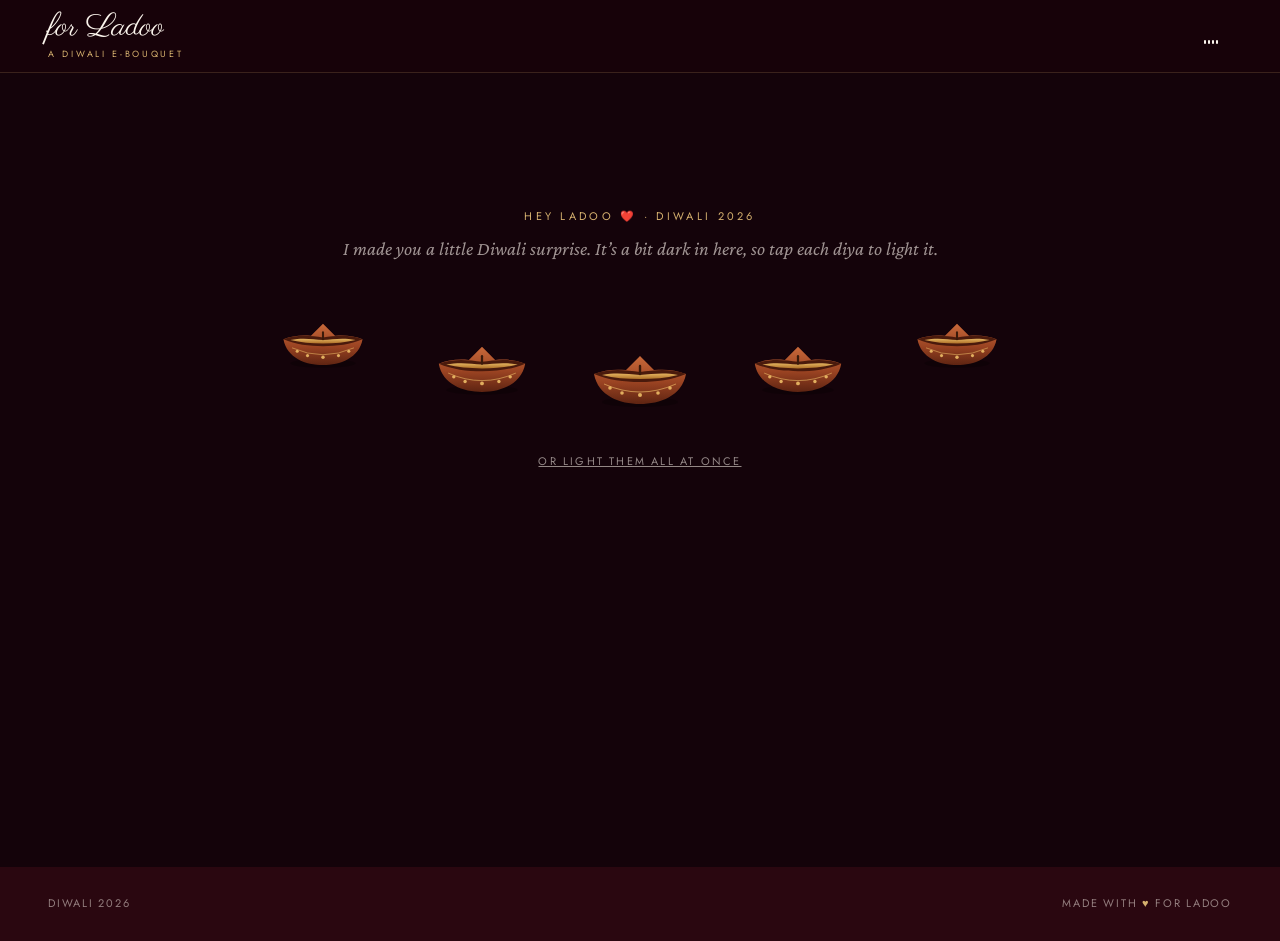
==== commit f8c1b486: "Show one page at a time with a Next button instead of tabs - Remove the Surprise / Your Gift / Celeb" ====
--- a/index.html
+++ b/index.html
@@ -90,16 +90,10 @@
     </article>
     <div class="after" id="after">
       <p>Every diya you just lit was for you.</p>
-      <a class="btn gold" href="gift.html">There’s a little something more →</a>
+      <a class="btn gold" href="gift.html">Next: a little something for you →</a>
     </div>
   </section>
 
-  <div class="wrap" style="position:relative;z-index:4">
-    <div class="next-chapter">
-      <span></span>
-      <a href="gift.html" style="text-align:right"><span class="k">Next</span><span class="t">A Little Something for You <span>→</span></span></a>
-    </div>
-  </div>
 </main>
 
 <script src="assets/js/data.js"></script>
--- a/assets/css/style.css
+++ b/assets/css/style.css
@@ -319,3 +319,12 @@
 }
 .site-footer{padding:28px 0;}
 .site-footer .foot-note{margin-top:0;padding-top:0;border-top:0;}
+
+/* ---------- one page at a time: no tabs, a single "next" button ---------- */
+.nav{grid-template-columns:1fr auto;}
+@media (max-width:980px){.nav{height:64px;padding:0;}}
+.next-step{position:relative;z-index:4;text-align:center;padding:40px 16px 72px;}
+.next-step .k{display:block;font-family:var(--sans);font-size:11px;letter-spacing:.24em;text-transform:uppercase;color:var(--gold);margin-bottom:14px;}
+.next-step .btn{font-size:13px;padding:18px 34px;}
+.next-step.wait{opacity:0;pointer-events:none;transition:opacity 1.2s;}
+.next-step.wait.in{opacity:1;pointer-events:auto;}
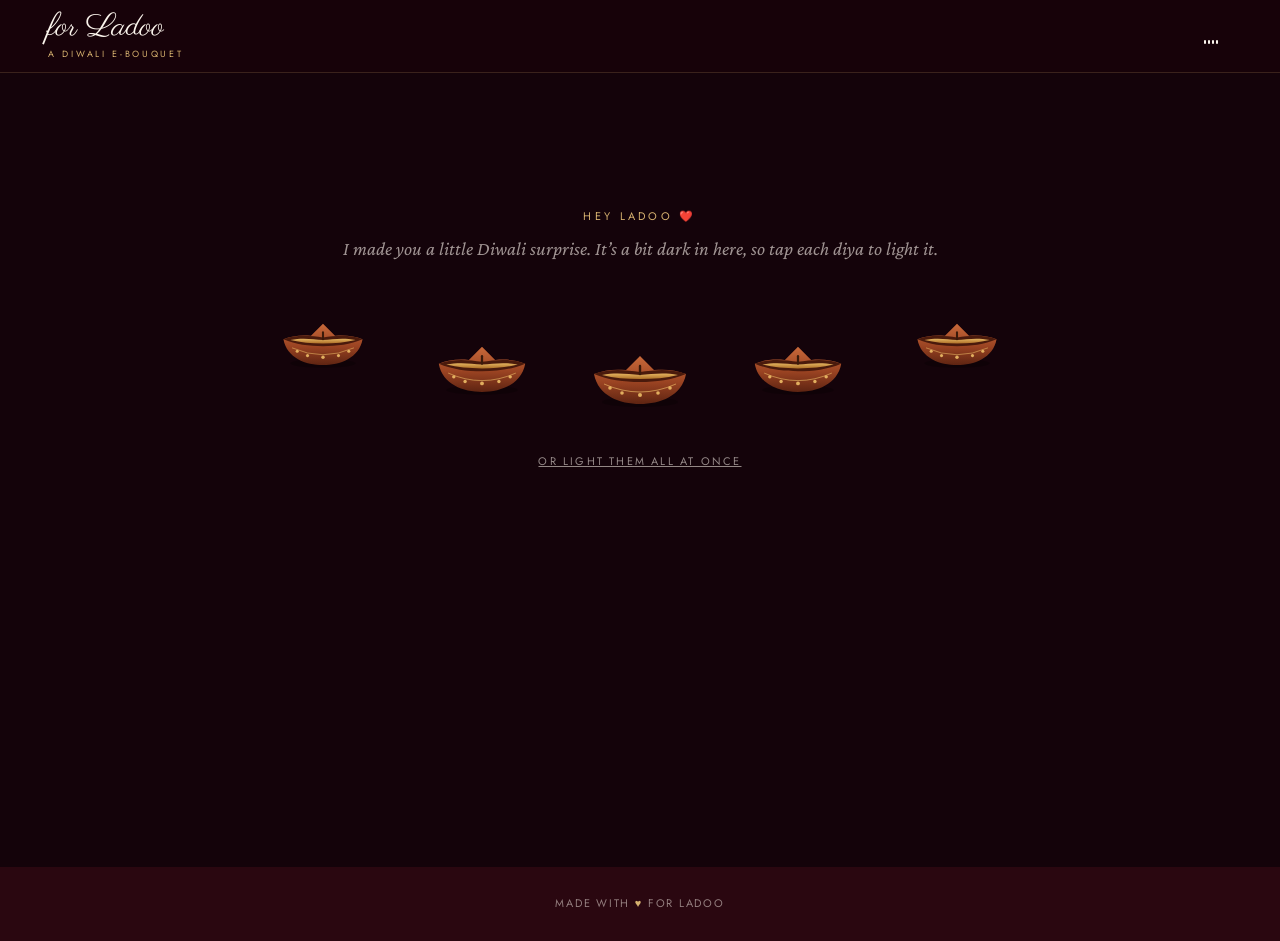
==== commit 142deb9a: "Remove the 'Diwali 2026' text - Surprise page heading now reads just 'Hey Ladoo ❤️' - Footer on the " ====
--- a/index.html
+++ b/index.html
@@ -63,7 +63,7 @@
 <main>
   <section class="stage" id="stage">
     <div>
-      <div class="hint">Hey Ladoo ❤️ · Diwali 2026</div>
+      <div class="hint">Hey Ladoo ❤️</div>
       <p class="hint-sub">I made you a little Diwali surprise. It’s a bit dark in here, so tap each diya to light it.</p>
       <div class="diyas" id="diyas" role="group" aria-label="Five diyas to light">
         <button class="diya" data-diya aria-label="Light diya 1"></button>
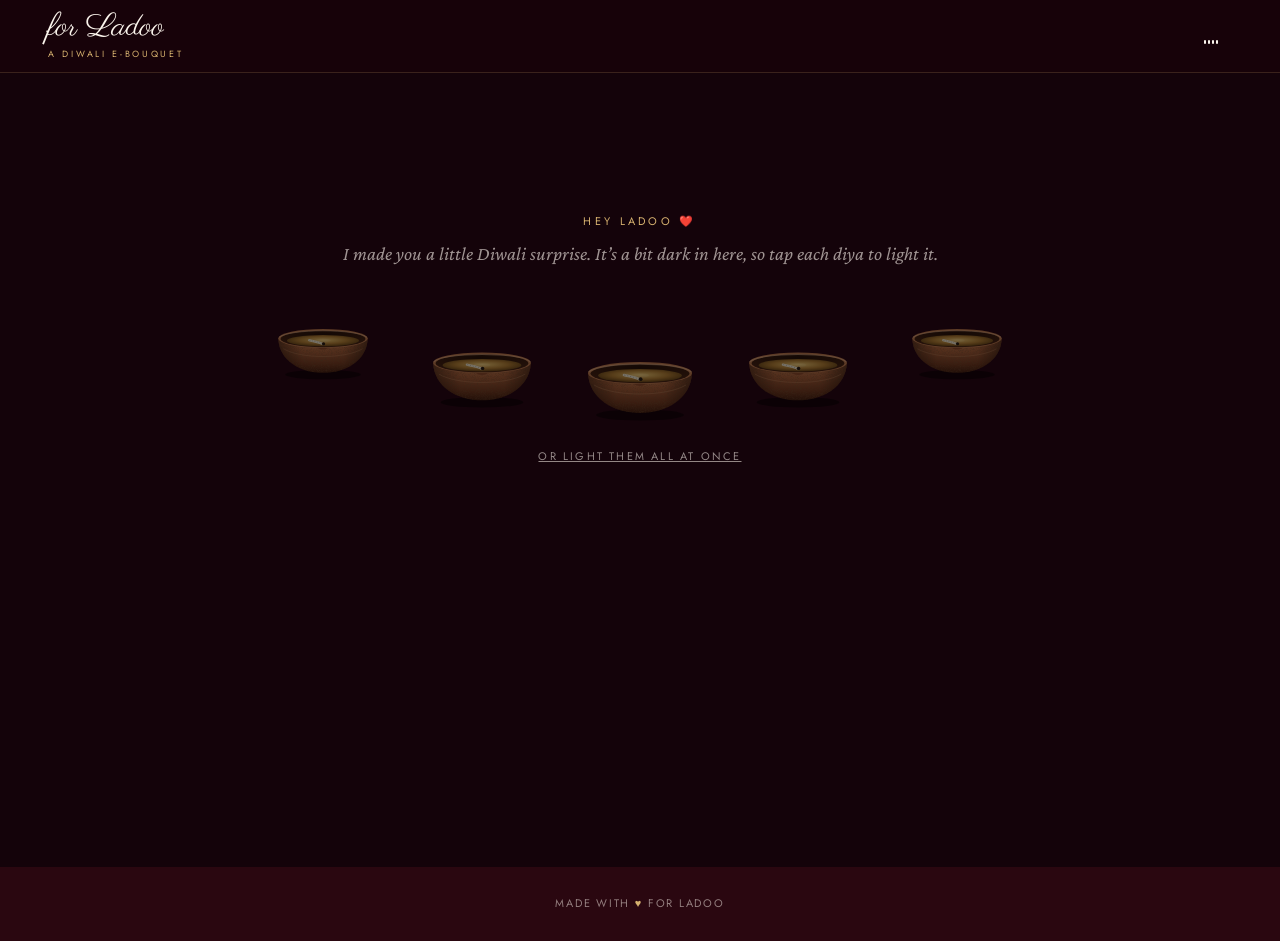
==== commit 74625ed7: "Surprise page: realistic clay diyas with live flames - New diya drawing: terracotta bowl with clay g" ====
--- a/index.html
+++ b/index.html
@@ -23,7 +23,6 @@
   .diyas .diya:nth-child(1),.diyas .diya:nth-child(5){transform:translateY(-34px) scale(.86);}
   .diyas .diya:nth-child(2),.diyas .diya:nth-child(4){transform:translateY(-10px) scale(.94);}
   .diyas .diya:not(.lit){animation:beckon 2.4s ease-in-out infinite;}
-  .diyas .diya:not(.lit) svg{filter:drop-shadow(0 0 0 rgba(255,200,120,0));}
   @keyframes beckon{50%{filter:drop-shadow(0 0 14px rgba(255,190,110,.35));}}
   .light-all{background:none;border:0;color:rgba(251,244,236,.55);font-family:var(--sans);font-size:11px;letter-spacing:.2em;text-transform:uppercase;text-decoration:underline;margin-top:8px;transition:opacity .6s;}
   body.warm .light-all{opacity:0;pointer-events:none;}
--- a/assets/css/style.css
+++ b/assets/css/style.css
@@ -207,14 +207,13 @@
 
 /* ---------- diya (SVG component) ---------- */
 .diya{position:relative;display:inline-block;width:90px;aspect-ratio:1/1;border:0;background:none;padding:0;cursor:pointer;}
-.diya svg{width:100%;height:100%;overflow:visible;}
-.diya .flame{transform-origin:50% 100%;transform-box:fill-box;opacity:0;transform:scale(.2);transition:opacity .5s, transform .6s var(--ease);}
-.diya .glow{opacity:0;transition:opacity 1s;}
-.diya.lit .flame{opacity:1;transform:scale(1);animation:flicker 2.6s ease-in-out infinite;}
-.diya.lit .glow{opacity:1;animation:glowPulse 3s ease-in-out infinite;}
-.diya:not(.lit):hover .wick{fill:#ffcf7a;}
-@keyframes flicker{0%,100%{transform:scale(1) rotate(-1deg)}20%{transform:scale(1.04,.96) rotate(2deg)}45%{transform:scale(.96,1.06) rotate(-2deg)}70%{transform:scale(1.03,1) rotate(1deg)}}
-@keyframes glowPulse{50%{opacity:.75}}
+.diya svg{position:absolute;inset:0;width:100%;height:100%;overflow:visible;}
+.diya svg{transition:filter 1s ease;}
+.diya:not(.lit) svg{filter:brightness(.5) saturate(.8);}
+.diya .flame-cv{position:absolute;left:-60%;top:-100%;width:220%;height:230%;pointer-events:none;}
+.diya .warm{opacity:0;transition:opacity .4s;}
+.diya .wick-tip{transition:fill .3s;}
+.diya:not(.lit):hover .wick-tip{fill:#ff9a4a;}
 
 /* ---------- helpers ---------- */
 .section{position:relative;z-index:4;padding:clamp(72px,10vw,140px) 0;}
